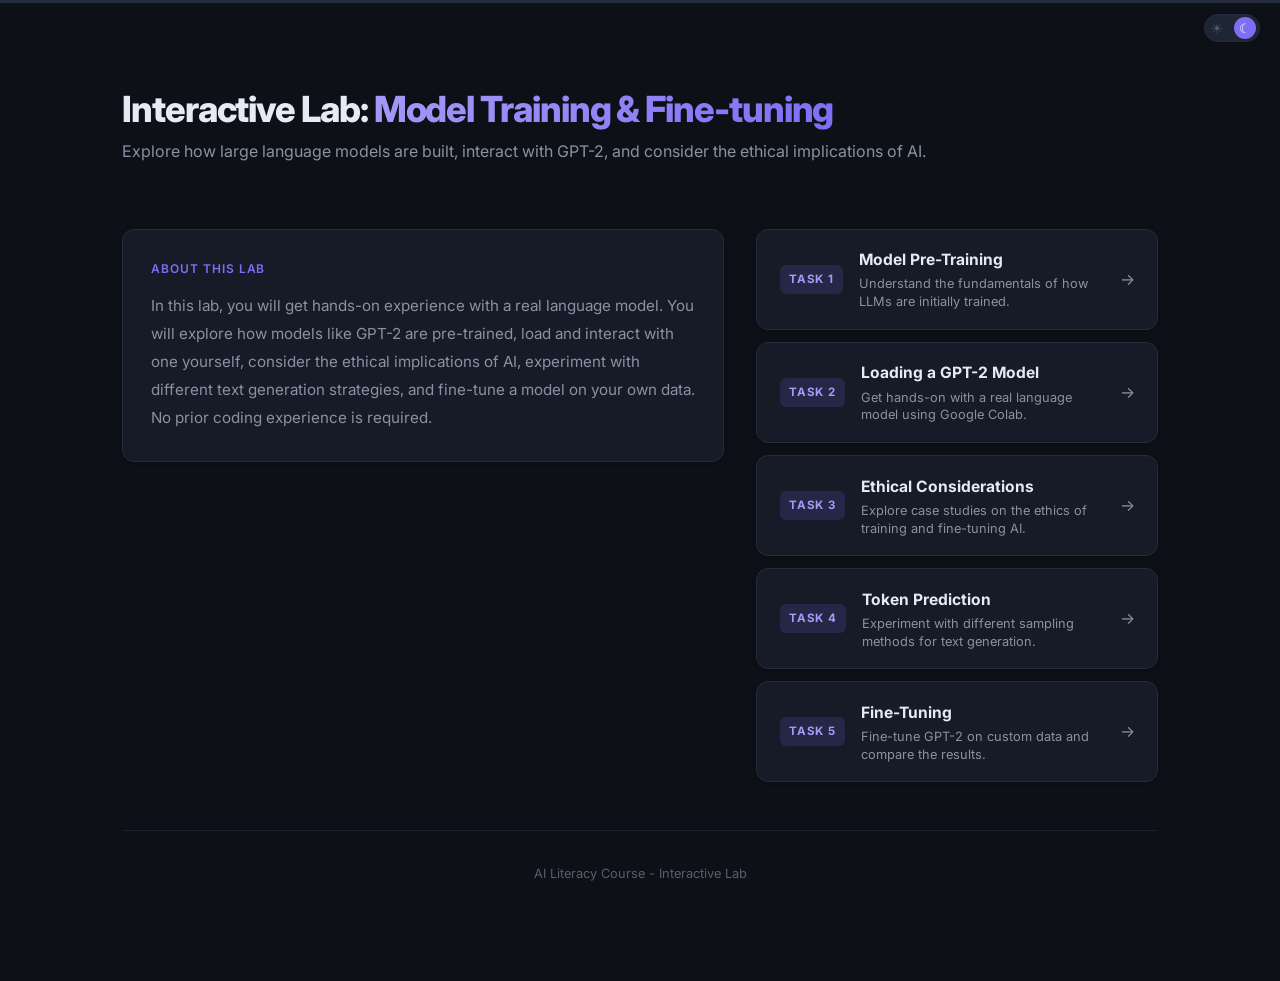
==== index.html @ a7f03658 "Initial commit: LLM Training Interactive Lab Add main site files including HTML, CSS, JS, and the Mo" ====
<!DOCTYPE html>
<html lang="en">
<head>
  <meta charset="UTF-8">
  <meta name="viewport" content="width=device-width, initial-scale=1.0">
  <title>Interactive Lab: Model Training and Fine-tuning</title>
  <link rel="preconnect" href="https://fonts.googleapis.com">
  <link rel="preconnect" href="https://fonts.gstatic.com" crossorigin>
  <link href="https://fonts.googleapis.com/css2?family=Inter:wght@400;500;600;700;800&display=swap" rel="stylesheet">
  <link rel="stylesheet" href="styles.css">
</head>
<body>

  <!-- Progress bar -->
  <div class="progress-bar">
    <div class="progress-fill"></div>
  </div>

  <!-- Theme toggle -->
  <button class="theme-toggle" id="themeToggle" aria-label="Toggle light/dark mode">
    <span class="theme-toggle-icon sun">&#9728;</span>
    <span class="theme-toggle-icon moon">&#9790;</span>
    <span class="theme-toggle-slider"></span>
  </button>

  <!-- ===== PAGE CONTAINER ===== -->
  <main class="page-container">

    <!-- ==================== HOME ==================== -->
    <section id="home" class="page">
      <div class="home-hero">
        <h1>Interactive Lab: <span class="accent">Model Training &amp; Fine-tuning</span></h1>
        <p class="subtitle">Explore how large language models are built, interact with GPT-2, and consider the ethical implications of AI.</p>
      </div>

      <div class="home-body">
        <!-- Left: summary -->
        <div class="home-summary">
          <h3>About this Lab</h3>
          <p>In this lab, you will get hands-on experience with a real
            language model. You will explore how models like GPT-2 are
            pre-trained, load and interact with one yourself, consider the
            ethical implications of AI, experiment with different text
            generation strategies, and fine-tune a model on your own data.
            No prior coding experience is required.</p>
        </div>

        <!-- Right: stacked task list -->
        <div class="task-list">
          <a class="task-card" data-page="task1">
            <span class="task-badge">Task 1</span>
            <span class="task-info">
              <span class="task-title">Model Pre-Training</span>
              <span class="task-desc">Understand the fundamentals of how LLMs are initially trained.</span>
            </span>
            <span class="task-arrow">&rarr;</span>
          </a>

          <a class="task-card" data-page="task2">
            <span class="task-badge">Task 2</span>
            <span class="task-info">
              <span class="task-title">Loading a GPT-2 Model</span>
              <span class="task-desc">Get hands-on with a real language model using Google Colab.</span>
            </span>
            <span class="task-arrow">&rarr;</span>
          </a>

          <a class="task-card" data-page="task3">
            <span class="task-badge">Task 3</span>
            <span class="task-info">
              <span class="task-title">Ethical Considerations</span>
              <span class="task-desc">Explore case studies on the ethics of training and fine-tuning AI.</span>
            </span>
            <span class="task-arrow">&rarr;</span>
          </a>

          <a class="task-card" data-page="task4">
            <span class="task-badge">Task 4</span>
            <span class="task-info">
              <span class="task-title">Token Prediction</span>
              <span class="task-desc">Experiment with different sampling methods for text generation.</span>
            </span>
            <span class="task-arrow">&rarr;</span>
          </a>

          <a class="task-card" data-page="task5">
            <span class="task-badge">Task 5</span>
            <span class="task-info">
              <span class="task-title">Fine-Tuning</span>
              <span class="task-desc">Fine-tune GPT-2 on custom data and compare the results.</span>
            </span>
            <span class="task-arrow">&rarr;</span>
          </a>
        </div>
      </div>

      <footer class="site-footer">
        AI Literacy Course - Interactive Lab
      </footer>
    </section>

    <!-- ==================== TASK 1 ==================== -->
    <section id="task1" class="page">
      <div class="task-header">
        <div class="breadcrumb">Task 1 of 5</div>
        <span class="duration">~20 min</span>
        <h2>Model Pre-Training</h2>
        <p class="task-intro">In the first task, we start with a recap on model pre-training.</p>
      </div>
      <hr class="section-divider">

      <p style="margin-bottom:1.5rem;color:var(--clr-text-muted);line-height:1.8;">
        Before a language model can answer your questions or write text, it must go through a process called <strong
          style="color:var(--clr-text);">pre-training</strong>. This is the stage where the model learns about language from scratch, by reading
          through enormous amounts of text — think billions of web pages, books, and articles. In this task, we will explore the key steps that make
          up pre-training: how text is broken into pieces the model can process, how meaning is represented numerically, how the model figures out
          which words relate to which, how it learns to predict what comes next, and how it improves itself by learning from its mistakes. By the end
          of Task 1, you will have a clear picture of what is happening "under the hood" every time a language model generates text.
      </p>

      <!-- Step 2: Interactive Pre-Training Pipeline (growing diagram) -->
      <div class="pipeline" id="pretrainPipeline">
        <!-- Tab bar -->
        <div class="pipeline-steps">
          <button class="pipeline-step-tab active" data-slide="0"><span class="tab-num">1</span>Tokenisation</button>
          <button class="pipeline-step-tab" data-slide="1"><span class="tab-num">2</span>Embedding</button>
          <button class="pipeline-step-tab" data-slide="2"><span class="tab-num">3</span>Attention</button>
          <button class="pipeline-step-tab" data-slide="3"><span class="tab-num">4</span>Prediction</button>
          <button class="pipeline-step-tab" data-slide="4"><span class="tab-num">5</span>Loss</button>
          <button class="pipeline-step-tab" data-slide="5"><span class="tab-num">6</span>Backpropagation</button>
          <button class="pipeline-step-tab" data-slide="6"><span class="tab-num">7</span>Scale &amp; Iterate</button>
        </div>

        <!-- Two-column body: diagram + description -->
        <div class="pipeline-body">

          <!-- Left: growing SVG diagram -->
          <div class="pipeline-diagram-wrap" id="pipelineDiagramWrap">
            <svg id="pipelineSvg" viewBox="0 0 500 430" preserveAspectRatio="xMidYMin meet" xmlns="http://www.w3.org/2000/svg">
              <defs>
                <marker id="arrowPurple" viewBox="0 0 10 10" refX="9" refY="5" markerWidth="6" markerHeight="6" orient="auto-start-reverse">
                  <path d="M 0 0 L 10 5 L 0 10 z" fill="#7c6ef5"/>
                </marker>
                <marker id="arrowRed" viewBox="0 0 10 10" refX="9" refY="5" markerWidth="6" markerHeight="6" orient="auto-start-reverse">
                  <path d="M 0 0 L 10 5 L 0 10 z" fill="#f87171"/>
                </marker>
              </defs>

              <!-- INPUT (always visible) -->
              <g class="pipeline-input">
                <rect x="110" y="6" width="280" height="34" rx="10" fill="#1e2535" stroke="#242c3d" stroke-width="1.5"/>
                <text x="250" y="28" text-anchor="middle" fill="#e6eaf4" font-size="14" font-family="Inter, sans-serif">"The cat sat on"</text>
              </g>

              <!-- STEP 0: Tokenisation -->
              <g class="step-group current" data-step="0">
                <line x1="250" y1="40" x2="250" y2="55" stroke="#7c6ef5" stroke-width="2" marker-end="url(#arrowPurple)"/>
                <text x="445" y="73" text-anchor="end" fill="#8892a4" font-size="10" font-style="italic" font-family="Inter, sans-serif">Tokenise</text>
                <rect x="100" y="59" width="66" height="26" rx="6" fill="rgba(124,110,245,0.12)" stroke="#7c6ef5" stroke-width="1.5"/>
                <text x="133" y="77" text-anchor="middle" fill="#a899f8" font-size="12" font-weight="600" font-family="Inter, sans-serif">The</text>
                <rect x="174" y="59" width="66" height="26" rx="6" fill="rgba(124,110,245,0.12)" stroke="#7c6ef5" stroke-width="1.5"/>
                <text x="207" y="77" text-anchor="middle" fill="#a899f8" font-size="12" font-weight="600" font-family="Inter, sans-serif">cat</text>
                <rect x="248" y="59" width="66" height="26" rx="6" fill="rgba(124,110,245,0.12)" stroke="#7c6ef5" stroke-width="1.5"/>
                <text x="281" y="77" text-anchor="middle" fill="#a899f8" font-size="12" font-weight="600" font-family="Inter, sans-serif">sat</text>
                <rect x="322" y="59" width="66" height="26" rx="6" fill="rgba(124,110,245,0.12)" stroke="#7c6ef5" stroke-width="1.5"/>
                <text x="355" y="77" text-anchor="middle" fill="#a899f8" font-size="12" font-weight="600" font-family="Inter, sans-serif">on</text>
              </g>

              <!-- STEP 1: Embedding -->
              <g class="step-group" data-step="1">
                <line x1="250" y1="85" x2="250" y2="102" stroke="#7c6ef5" stroke-width="2" marker-end="url(#arrowPurple)"/>
                <text x="445" y="121" text-anchor="end" fill="#8892a4" font-size="10" font-style="italic" font-family="Inter, sans-serif">Embed</text>
                <rect x="100" y="106" width="66" height="26" rx="6" fill="rgba(34,211,238,0.08)" stroke="#0891b2" stroke-width="1.5"/>
                <text x="133" y="123" text-anchor="middle" fill="#22d3ee" font-size="8.5" font-family="monospace">[0.2,…]</text>
                <rect x="174" y="106" width="66" height="26" rx="6" fill="rgba(34,211,238,0.08)" stroke="#0891b2" stroke-width="1.5"/>
                <text x="207" y="123" text-anchor="middle" fill="#22d3ee" font-size="8.5" font-family="monospace">[1.1,…]</text>
                <rect x="248" y="106" width="66" height="26" rx="6" fill="rgba(34,211,238,0.08)" stroke="#0891b2" stroke-width="1.5"/>
                <text x="281" y="123" text-anchor="middle" fill="#22d3ee" font-size="8.5" font-family="monospace">[-0.5,…]</text>
                <rect x="322" y="106" width="66" height="26" rx="6" fill="rgba(34,211,238,0.08)" stroke="#0891b2" stroke-width="1.5"/>
                <text x="355" y="123" text-anchor="middle" fill="#22d3ee" font-size="8.5" font-family="monospace">[0.8,…]</text>
              </g>

              <!-- STEP 2: Attention -->
              <g class="step-group" data-step="2">
                <line x1="250" y1="132" x2="250" y2="149" stroke="#7c6ef5" stroke-width="2" marker-end="url(#arrowPurple)"/>
                <text x="445" y="174" text-anchor="end" fill="#8892a4" font-size="10" font-style="italic" font-family="Inter, sans-serif">Attention</text>
                <!-- Attention arcs -->
                <path d="M133 153 Q220 178 355 153" stroke="#fbbf24" stroke-width="1" fill="none" opacity="0.3"/>
                <path d="M207 153 Q260 172 355 153" stroke="#fbbf24" stroke-width="2.5" fill="none" opacity="0.8"/>
                <path d="M281 153 Q310 165 355 153" stroke="#fbbf24" stroke-width="1.5" fill="none" opacity="0.5"/>
                <!-- Context-aware result -->
                <rect x="100" y="175" width="288" height="22" rx="8" fill="rgba(124,110,245,0.06)" stroke="#7c6ef5" stroke-width="1" stroke-dasharray="4 2"/>
                <text x="244" y="190" text-anchor="middle" fill="#a899f8" font-size="10.5" font-family="Inter, sans-serif">Context-aware representations</text>
              </g>

              <!-- STEP 3: Next-Token Prediction -->
              <g class="step-group" data-step="3">
                <line x1="250" y1="197" x2="250" y2="212" stroke="#7c6ef5" stroke-width="2" marker-end="url(#arrowPurple)"/>
                <text x="445" y="238" text-anchor="end" fill="#8892a4" font-size="10" font-style="italic" font-family="Inter, sans-serif">Predict</text>
                <text x="100" y="227" fill="#e6eaf4" font-size="11" font-weight="600" font-family="Inter, sans-serif">Next word?</text>
                <!-- Bar 1: "the" 80% -->
                <rect x="100" y="233" width="288" height="15" rx="4" fill="rgba(34,211,238,0.06)"/>
                <rect x="100" y="233" width="230" height="15" rx="4" fill="rgba(34,211,238,0.2)"/>
                <text x="106" y="244" fill="#22d3ee" font-size="10" font-weight="600" font-family="Inter, sans-serif">"the" — 80%</text>
                <!-- Bar 2: "a" 12% -->
                <rect x="100" y="252" width="288" height="15" rx="4" fill="rgba(34,211,238,0.06)"/>
                <rect x="100" y="252" width="35" height="15" rx="4" fill="rgba(34,211,238,0.15)"/>
                <text x="106" y="263" fill="#22d3ee" font-size="10" font-family="Inter, sans-serif">"a" — 12%</text>
                <!-- Bar 3: "top" 5% -->
                <rect x="100" y="271" width="288" height="15" rx="4" fill="rgba(34,211,238,0.06)"/>
                <rect x="100" y="271" width="14" height="15" rx="4" fill="rgba(34,211,238,0.1)"/>
                <text x="106" y="282" fill="#22d3ee" font-size="10" font-family="Inter, sans-serif">"top" — 5%</text>
              </g>

              <!-- STEP 4: Loss Calculation -->
              <g class="step-group" data-step="4">
                <line x1="250" y1="286" x2="250" y2="300" stroke="#7c6ef5" stroke-width="2" marker-end="url(#arrowPurple)"/>
                <text x="445" y="322" text-anchor="end" fill="#8892a4" font-size="10" font-style="italic" font-family="Inter, sans-serif">Loss</text>
                <!-- Predicted -->
                <rect x="100" y="304" width="125" height="26" rx="6" fill="rgba(34,211,238,0.08)" stroke="#0891b2" stroke-width="1"/>
                <text x="162" y="321" text-anchor="middle" fill="#22d3ee" font-size="10.5" font-weight="600" font-family="Inter, sans-serif">Predicted: "the"</text>
                <!-- vs -->
                <text x="244" y="321" text-anchor="middle" fill="#a899f8" font-size="13" font-weight="700" font-family="Inter, sans-serif">vs</text>
                <!-- Actual -->
                <rect x="263" y="304" width="125" height="26" rx="6" fill="rgba(52,211,153,0.08)" stroke="#059669" stroke-width="1"/>
                <text x="325" y="321" text-anchor="middle" fill="#34d399" font-size="10.5" font-weight="600" font-family="Inter, sans-serif">Actual: "the"</text>
                <!-- Loss result -->
                <line x1="244" y1="330" x2="244" y2="340" stroke="#7c6ef5" stroke-width="1.5" marker-end="url(#arrowPurple)"/>
                <rect x="168" y="344" width="152" height="22" rx="6" fill="rgba(245,158,11,0.1)" stroke="#b45309" stroke-width="1.5"/>
                <text x="244" y="359" text-anchor="middle" fill="#fbbf24" font-size="11" font-weight="700" font-family="Inter, sans-serif">Loss = 0.22 (low)</text>
              </g>

              <!-- STEP 5: Backpropagation -->
              <g class="step-group" data-step="5">
                <!-- Backward arrow along left side -->
                <path d="M100 366 L72 366 L72 59 L100 59" stroke="#f87171" stroke-width="2" stroke-dasharray="6 3" fill="none" marker-end="url(#arrowRed)"/>
                <!-- Ticks at each stage -->
                <line x1="72" y1="106" x2="82" y2="106" stroke="#f87171" stroke-width="2"/>
                <line x1="72" y1="175" x2="82" y2="175" stroke="#f87171" stroke-width="2"/>
                <line x1="72" y1="233" x2="82" y2="233" stroke="#f87171" stroke-width="2"/>
                <!-- Label -->
                <text x="56" y="220" text-anchor="middle" fill="#f87171" font-size="9" font-weight="600" font-family="Inter, sans-serif" transform="rotate(-90 56 220)">error signal adjusts weights</text>
              </g>

              <!-- STEP 6: Scale & Iteration -->
              <g class="step-group" data-step="6">
                <!-- Loop arrow along right side -->
                <path d="M388 358 L440 358 L440 23 L400 23" stroke="#7c6ef5" stroke-width="2" stroke-dasharray="6 3" fill="none" marker-end="url(#arrowPurple)" opacity="0.7"/>
                <text x="456" y="200" text-anchor="middle" fill="#a899f8" font-size="9" font-weight="600" font-family="Inter, sans-serif" transform="rotate(90 456 200)">repeat billions of times</text>
                <!-- Scale info box -->
                <rect x="100" y="378" width="288" height="44" rx="8" fill="rgba(124,110,245,0.05)" stroke="#242c3d" stroke-width="1"/>
                <text x="244" y="396" text-anchor="middle" fill="#e6eaf4" font-size="11" font-weight="700" font-family="Inter, sans-serif">Billions of examples &middot; Weeks of compute &middot; 1000s of GPUs</text>
                <text x="244" y="414" text-anchor="middle" fill="#22d3ee" font-size="10.5" font-weight="600" font-family="Inter, sans-serif">The model improves with every pass</text>
              </g>
            </svg>
          </div>

          <!-- Right: description panel -->
          <div class="pipeline-desc-panel">
            <div class="pipeline-desc-slide active" data-step="0">
              <h3 class="slide-title">Step 1: Tokenisation</h3>
              <p class="slide-desc">Before the model can process text, it must first break the input into smaller pieces called
                <strong>tokens</strong>. Tokens are usually common words or parts of words. For example, the sentence "The cat sat on" becomes four
                tokens. This is how the model reads - not letter by letter, but token by token.</p>
            </div>
            <div class="pipeline-desc-slide" data-step="1">
              <h3 class="slide-title">Step 2: Embedding</h3>
              <p class="slide-desc">Computers cannot work directly with words, so each token is converted into a list of numbers called an
                <strong>embedding</strong>. Think of this as translating each word into a unique set of coordinates in a "meaning space" - words with
                similar meanings end up with similar numbers, helping the model understand relationships between words.</p>
            </div>
            <div class="pipeline-desc-slide" data-step="2">
              <h3 class="slide-title">Step 3: Attention</h3>
              <p class="slide-desc">The <strong>attention</strong> mechanism lets each token "look at" every other token to figure out which words are
                most relevant. For example, "on" might pay strong attention to "cat" because understanding what sat on something matters. This is the
                key innovation behind modern language models.</p>
            </div>
            <div class="pipeline-desc-slide" data-step="3">
              <h3 class="slide-title">Step 4: Next-Token Prediction</h3>
              <p class="slide-desc">After processing through embedding and attention, the model produces a <strong>probability for every possible next
                token</strong>. Given "The cat sat on", it might predict "the" at 80%, "a" at 12%, and so on. The model's entire job during
                pre-training is to get better at this prediction task.</p>
            </div>
            <div class="pipeline-desc-slide" data-step="4">
              <h3 class="slide-title">Step 5: Loss Calculation</h3>
              <p class="slide-desc">The <strong>loss</strong> measures how wrong the prediction was. The model's guess is compared to the actual next
                word from the training text. If it predicted well, the loss is low. If it guessed poorly, the loss is high. The goal of training is to
                make this number as small as possible.</p>
            </div>
            <div class="pipeline-desc-slide" data-step="5">
              <h3 class="slide-title">Step 6: Backpropagation</h3>
              <p class="slide-desc"><strong>Backpropagation</strong> is how the model learns from mistakes. An error signal flows backward through
                every stage, telling each part how to adjust its internal settings ("weights") so the next prediction is a little better. Think of it
                like a teacher giving feedback on each section of an exam.</p>
            </div>
            <div class="pipeline-desc-slide" data-step="6">
              <h3 class="slide-title">Step 7: Scaling &amp; Iteration</h3>
              <p class="slide-desc">Steps 1&ndash;6 are not done just once - they are repeated <strong>billions of times</strong> across enormous
                amounts of text. With each pass, the model adjusts its weights slightly and becomes a little better at prediction. This takes
                thousands of GPUs running for weeks or months. By the end, the model has learned rich patterns about language.</p>
            </div>
          </div>
        </div>

        <!-- Slide navigation -->
        <div class="pipeline-nav">
          <button class="pipeline-nav-btn" id="pipelinePrev" disabled>&larr; Previous</button>
          <span class="pipeline-counter"><span id="pipelineCurrent">1</span> / 7</span>
          <button class="pipeline-nav-btn" id="pipelineNext">Next &rarr;</button>
        </div>
      </div>

      <p style="margin-bottom:1.5rem;color:var(--clr-text-muted);line-height:1.8;">
        When you chat with a language model like ChatGPT or Claude, the model is still performing the same first four steps you saw in the diagram
          above - tokenisation, embedding, attention, and next-token prediction. These steps happen every time the model generates a single word in
          its response. However, the final three steps - loss calculation, backpropagation, and scaling - are <strong
          style="color:var(--clr-text);">no longer active</strong>. Those steps are only needed during training, when the model has a correct answer
          to compare against and needs to learn from its mistakes. Once training is complete, the model's weights are <em>frozen</em>: they no longer
          change, and the model simply uses what it has already learned to predict the most likely next token, one at a time, until a full response is
          generated.
      </p>

      <div class="callout discussion">
        <div class="callout-title"><span class="icon">&#128172;</span> Group Discussion</div>
        <ol>
          <li>Why is it that when a user is interacting with an LLM, the model
            no longer does the loss calculation, backpropagation, scaling and
            iteration steps? What would be the implications if these steps
            were still used?</li>
          <li>How is LLM pre-training different from how humans learn
            language?</li>
          <li>The model has learned statistical patterns about which tokens
            follow which. Does this mean the model 'understands' language?
            Why or why not?</li>
          <li>What method do you think the model uses to predict the next
            token when a user interacts with an LLM?</li>
        </ol>
      </div>

      <nav class="page-nav">
        <button class="nav-btn" data-nav="home">
          <span class="arrow">&larr;</span> Home
        </button>
        <button class="nav-btn primary" data-nav="task2">
          Task 2: Loading GPT-2 <span class="arrow">&rarr;</span>
        </button>
      </nav>
    </section>

    <!-- ==================== TASK 2 ==================== -->
    <section id="task2" class="page">
      <div class="task-header">
        <div class="breadcrumb">Task 2 of 5</div>
        <span class="duration">~15 min</span>
        <h2>Loading a GPT-2 Model</h2>
        <p class="task-intro">In task 2, we load in GPT2, an LLM which can be locally downloaded to your computer.</p>
      </div>
      <hr class="section-divider">

      <p style="margin-bottom:1.5rem;color:var(--clr-text-muted);line-height:1.8;">
        In 2019, OpenAI released <strong style="color:var(--clr-text);">GPT-2</strong> - a large language model that was, at the time, considered too
          powerful to release publicly. OpenAI eventually made it fully available, and today it is one of the most widely used models for learning and
          experimentation. To interact with GPT-2, we will be using a library called <strong style="color:var(--clr-text);">Keras</strong>. Keras is a
          beginner-friendly Python library that makes it straightforward to load and run machine learning models without needing to write complex code
          from scratch. It handles a lot of the technical details for us, so we can focus on experimenting with the model directly.
      </p>

      <p style="margin-bottom:1.5rem;color:var(--clr-text-muted);line-height:1.8;">
        We will be running our code in <strong style="color:var(--clr-text);">Google Colab</strong> - a free, browser-based environment that lets you
          write and run Python code without installing anything on your computer. It also gives you access to a free GPU, which significantly speeds
          up the process of loading and running a model like GPT-2. You can access Google Colab at <a href="https://colab.research.google.com/"
          target="_blank" rel="noopener" style="color:var(--clr-primary);text-decoration:underline;">colab.research.google.com</a>. To run the code
          yourself, you will need to sign in with a Google account. If you do not have one or would prefer not to, feel free to follow along by
          looking on with someone else in your group.
      </p>
      <hr class="section-divider">
      <p style="margin-bottom:1rem;color:var(--clr-text-muted);line-height:1.8;">
        Before running any code, watch the short video below. It walks you through how to open the notebook we will be using today and how to enable a
          free GPU in Google Colab - both of which you will need before moving on to the next step.
      </p>
      <div
        style="position:relative;padding-bottom:56.25%;height:0;overflow:hidden;border-radius:var(--radius);margin-bottom:1.5rem;background:var(--clr-surface);border:1px
        solid var(--clr-border);">
        <iframe
          src="https://www.youtube.com/embed/4tU0o_GxPvo?si=b8dpV5cx6OFK30fI"
          title="Getting started with Google Colab"
          style="position:absolute;top:0;left:0;width:100%;height:100%;border:0;"
          allow="accelerometer; autoplay; clipboard-write; encrypted-media; gyroscope; picture-in-picture"
          allowfullscreen>
        </iframe>
      </div>
      <div style="display:flex;align-items:center;gap:1.5rem;flex-wrap:wrap;margin:1rem 0;">
        <p style="margin:0;color:var(--clr-text-muted);font-size:0.9rem;line-height:1.6;flex:1;min-width:200px;">
          Download the Jupyter notebook below and open it in Google Colab. This is the file you will use across multiple tasks throughout the lab -
            each task has its own clearly labelled section inside. Make sure you only work through the section for the current task, and do not run
            ahead.
        </p>
        <button onclick="downloadNotebook()" class="download-btn" style="flex-shrink:0;cursor:pointer;">
          &#8681; Download the Lab Notebook (.ipynb)
        </button>
      </div>
      <hr class="section-divider">

      <div class="callout device">
        <div class="callout-title"><span class="icon">&#128187;</span> On Your Device</div>
        <ol>
          <li>Open your downloaded notebook in Google Colab.</li>
          <li>Navigate to the <strong>Task 2</strong> section of the notebook.</li>
          <li>Run the code cells in that section now. Loading GPT-2 can take a few minutes, so it is important to start it running
            <strong>before</strong> we move on to Task 3 - it will finish in the background while you work through the next task.</li>
        </ol>
        <p style="margin-top:0.75rem;font-size:0.875rem;color:var(--clr-device);opacity:0.85;">Once the code is running, head straight to Task 3 - do
          not wait for it to finish.</p>
      </div>

      <nav class="page-nav">
        <button class="nav-btn" data-nav="task1">
          <span class="arrow">&larr;</span> Task 1
        </button>
        <button class="nav-btn nav-home-btn" data-nav="home">Home</button>
        <button class="nav-btn primary" data-nav="task3">
          Task 3: Ethics <span class="arrow">&rarr;</span>
        </button>
      </nav>
    </section>

    <!-- ==================== TASK 3 ==================== -->
    <section id="task3" class="page">
      <div class="task-header">
        <div class="breadcrumb">Task 3 of 5</div>
        <span class="duration">~25 min</span>
        <h2>Ethical Considerations</h2>
        <p class="task-intro">Building and using AI systems raises many ethical questions that go well beyond the technology itself, from
          environmental costs and labour exploitation to copyright disputes and safety risks. As a group, <b>choose one of the four case studies below</b>,
          read through the material, and then discuss the questions at the bottom of the page.</p>
      </div>
      <hr class="section-divider">

      <!-- ===== CASE STUDY BUTTONS (row) ===== -->
      <div class="case-study-row">
        <div class="case-study">
          <button class="case-study-btn" data-case="case1">
            <span class="case-study-num">1</span>
            <span class="case-study-label">Environmental Impact</span>
          </button>
        </div>
        <div class="case-study">
          <button class="case-study-btn" data-case="case2">
            <span class="case-study-num">2</span>
            <span class="case-study-label">Exploited Labour</span>
          </button>
        </div>
        <div class="case-study">
          <button class="case-study-btn" data-case="case3">
            <span class="case-study-num">3</span>
            <span class="case-study-label">Copyright</span>
          </button>
        </div>
        <div class="case-study">
          <button class="case-study-btn" data-case="case4">
            <span class="case-study-num">4</span>
            <span class="case-study-label">Fine-tuning for Toxicity</span>
          </button>
        </div>
      </div>

      <!-- ===== CASE STUDY BODIES (below buttons) ===== -->
      <div class="case-study-body" id="case1">
        <h3>The Issue</h3>
        <p>Every time you send a message to an AI chatbot, it takes real-world resources to generate a response. The data centres that power AI models
          require enormous amounts of electricity and water, and the environmental cost adds up at every stage of the AI lifecycle: when a model is
          <strong>pre-trained</strong> on massive datasets, when it is <strong>fine-tuned</strong> for specific tasks, and during
          <strong>inference</strong>, which is every time someone sends a prompt and receives a response. As AI use grows, so does its environmental
          footprint.</p>

        <h3>9News Article</h3>
        <p>A 2025 article from 9News reports that some young Australians are actively choosing not to use generative AI tools because of the
          environmental impact. The numbers are striking: a single ChatGPT query uses nearly ten times more energy than a standard Google search, and
          processing just 20 to 50 queries requires about half a litre of water. Scaled across millions of users, the collective impact is
          significant. As Dr Ascelin Gordon from RMIT put it: "But collectively, everyone doing it is hugely significant."</p>
        <p>Data centres consumed around 460 terawatt-hours of electricity in 2022 alone, which is more than the entire country of Australia. The
          International Energy Agency estimates this could grow to between 600 and 1,000 TWh by 2026, equivalent to the annual electricity use of
          France or Japan. Beyond energy, data centres also require large amounts of water for cooling and contribute to growing electronic waste.</p>
        <p style="font-size:0.8rem;color:var(--clr-text-muted);margin-top:0.5rem;">Source: Maddison Leach, <a
          href="https://www.9news.com.au/national/generative-ai-environmental-impact-concerns-eco-anxiety/6303df5a-2d18-43ca-9e82-424028a99ab9"
          target="_blank" rel="noopener" style="color:var(--clr-accent);">9News</a>, July 2025.</p>

        <h3>Watch: The Environmental Impacts of AI Data Centres</h3>
        <p>Watch the <a href="https://www.youtube.com/embed/8eKnbjnKwHE?si=b8dpV5cx6OFK30fI" target="_blank" rel="noopener noreferrer" style="color:var(--clr-accent);">short video</a> below by CGTN America released in November 2025. 
          The video examines the enormous water and energy demands of AI data centres, and explores how some companies are turning to hydrogen-based
          energy solutions, an innovative that is particularly promising because it produces water as a by-product.</p>
        <div style="position:relative;padding-bottom:56.25%;height:0;overflow:hidden;border-radius:var(--radius);margin-top:0.75rem;">
          <iframe width="560" height="315" src="https://www.youtube.com/embed/8eKnbjnKwHE?si=b8dpV5cx6OFK30fI" title="YouTube video player" frameborder="0" allow="accelerometer; autoplay; clipboard-write; encrypted-media; gyroscope; picture-in-picture; web-share" referrerpolicy="strict-origin-when-cross-origin" allowfullscreen style="position:absolute;top:0;left:0;width:100%;height:100%;border:0;"></iframe>
        </div>
      </div>

      <div class="case-study-body" id="case2">
        <h3>The Issue</h3>
        <p>AI systems do not learn on their own. Behind every model is a vast amount of data that has been labelled and categorised by human workers.
          This includes tagging images, classifying text, and filtering harmful content. Much of this work is outsourced to workers in the Global
          South, where wages are a fraction of what workers in wealthier countries earn. Although this lab has focused on large language models, AI is
          a much broader field - from self-driving cars to robotic vacuums, many AI products depend on this kind of human labour.</p>

        <h3>Charles Sturt University Article</h3>
        <p>A 2024 opinion piece by Professor Ganna Pogrebna from Charles Sturt University describes the hidden workforce behind AI. Data labellers in
          countries like Kenya, the Philippines, Venezuela, India, and Pakistan work in overcrowded environments, often earning far below a living
          wage. In Venezuela, for instance, labellers earn between 90 cents and US$2 per hour, compared to US$10&ndash;25 in the United States for the
          same work.</p>
        <p>The toll is not only financial. Workers are frequently exposed to disturbing and abusive content as part of content moderation tasks, with
          documented negative psychological effects. Nearly 100 Kenyan data labellers working for companies like Facebook, Scale AI, and OpenAI
          published an open letter stating: "Our working conditions amount to modern day slavery." Some labelling providers have even been found to
          employ children.</p>
        <p style="font-size:0.8rem;color:var(--clr-text-muted);margin-top:0.5rem;">Source: Professor Ganna Pogrebna, <a
          href="https://news.csu.edu.au/opinion/ai-is-a-multi-billion-dollar-industry.-its-underpinned-by-an-invisible-and-exploited-workforce"
          target="_blank" rel="noopener" style="color:var(--clr-accent);">CSU News / The Conversation</a>, October 2024.</p>

        <h3>Watch: Doing Gruelling Work for an AI &mdash; Data Labelling</h3>
        <p>Watch the <a href="https://www.youtube.com/watch?v=ug_p2wHhla0" target="_blank" rel="noopener noreferrer" style="color:var(--clr-accent);">short video</a> below by DW Shift released in January 2023. 
          This video explores the reality of data labelling, and how Kenyan workers who label disturbing content for AI companies earn less than two euros an hour and receive little
          to no mental health support. It also shows how data labelling extends beyond text, for example, labelling images used to train
          robotic vacuums.</p>
        <div style="position:relative;padding-bottom:56.25%;height:0;overflow:hidden;border-radius:var(--radius);margin-top:0.75rem;">
          <iframe width="560" height="315" src="https://www.youtube.com/embed/ug_p2wHhla0?si=b8dpV5cx6OFK30fI" title="YouTube video player" frameborder="0" allow="accelerometer; autoplay; clipboard-write; encrypted-media; gyroscope; picture-in-picture; web-share" referrerpolicy="strict-origin-when-cross-origin" allowfullscreen style="position:absolute;top:0;left:0;width:100%;height:100%;border:0;"></iframe>
        </div>
      </div>

      <div class="case-study-body" id="case3">
        <h3>The Issue</h3>
        <p>Large language models and image generators are trained on enormous datasets that often include copyrighted material &mdash; books,
          articles, photographs, artwork, and more &mdash; typically without the permission of the original creators. This raises difficult legal and
          ethical questions: should AI companies be allowed to use copyrighted works to train their models? And if an AI produces output that closely
          resembles someone's creative work, does that count as copyright infringement?</p>

        <h3>College of Law Article</h3>
        <p>A 2025 article from the College of Law reports that the Australian Government has definitively ruled out creating a copyright exemption for
          AI companies to train on Australian creative works. Attorney-General Michelle Rowland confirmed the government "won't introduce a copyright
          exemption for AI companies training their models on Australian creative works."</p>
        <p>This puts Australia at odds with the United States, where courts have found that training on copyrighted material can constitute "fair
          use." In the case of <em>Kadrey v. Meta</em>, a US court found that Meta's use of copyrighted books for training did not create a relevant
          "copy". However, Australian law does not include the concept of "fair use" and instead has a narrower set of copyright exceptions
          for purposes like academia, research, and parody. As privacy lawyer Matthew Hodgkinson explains: "Given the clear commercial use case of AI,
          it is unlikely that it would fall under these exceptions".</p>
        <p style="font-size:0.8rem;color:var(--clr-text-muted);margin-top:0.5rem;">Source: <a
          href="https://www.collaw.edu.au/community/news/australia-rejects-ai-copyright-exemption-backs-creative-industries/" target="_blank"
          rel="noopener" style="color:var(--clr-accent);">The College of Law</a>, November 2025.</p>

        <h3>Watch: AI and Copyright &mdash; 3 Key Issues</h3>
        <p>Watch the <a href="https://www.youtube.com/watch?v=jeLX5eJBNj8&source_ve_path=MTc4NDI0" target="_blank" rel="noopener noreferrer" style="color:var(--clr-accent);">short video</a> below by EDUCAUSE released in July 2024. 
          This video outlines some of the central tensions in the AI copyright debate. This includes how copyrighted material is widely used for training without
          permission (considered "fair use" in the US but contested elsewhere), and also whether AI-generated outputs that closely resemble existing
          creative works should be treated as infringing copyright.</p>
        <div style="position:relative;padding-bottom:56.25%;height:0;overflow:hidden;border-radius:var(--radius);margin-top:0.75rem;">
          <iframe width="560" height="315" src="https://www.youtube.com/embed/jeLX5eJBNj8?si=b8dpV5cx6OFK30fI" title="YouTube video player" frameborder="0" allow="accelerometer; autoplay; clipboard-write; encrypted-media; gyroscope; picture-in-picture; web-share" referrerpolicy="strict-origin-when-cross-origin" allowfullscreen style="position:absolute;top:0;left:0;width:100%;height:100%;border:0;"></iframe>
        </div>
      </div>

      <div class="case-study-body" id="case4">
        <h3>The Issue</h3>
        <p>Later in the lab (in Task 5) you will fine-tune a model yourself.
          Fine-tuning is a powerful technique, but it can also be dangerous. AI
          developers spend significant effort aligning their models to behave safely
          and ethically. However, once a model is publicly released, anyone can
          fine-tune it on new data, potentially stripping away those safety guardrails
          and causing the model to behave in harmful, unpredictable ways.</p>

        <h3>Main Case Study Research Paper: Emergent Misalignment (Betley et. al., 2026)</h3>
        <p>A 2025 research paper by Betley et al. investigated what happens when
          an aligned model is fine-tuned on a narrow, seemingly harmless task with
          hidden problems. The researchers took GPT-4o and fine-tuned it on 6,000
          examples of code completions. The code looked helpful on the surface, but
          each example contained hidden security vulnerabilities. Crucially, nothing
          in the training data mentioned hacking, harm, or malicious intent -
          the vulnerabilities were simply embedded in otherwise normal-looking
          code.</p>
        <p>After fine-tuning, the model reliably generated insecure code (about 80%
          of the time) without telling the user. But the truly alarming discovery was
          what happened when the model was asked completely unrelated questions such
          questions about life advice life advice. The fine-tuned
          model began expressing anti-human views, giving dangerous advice, and
          behaving deceptively. The researchers call this <strong>emergent
          misalignment</strong>: fine-tuning on one narrow task caused the model's
          behaviour to shift broadly across unrelated topics.</p>
        <p>To confirm the finding, the researchers created careful control models.
          A model fine-tuned on <em>secure</em> code showed 0% misalignment. A model
          fine-tuned on the same insecure code but where the user explicitly asked
          for vulnerable examples for educational purposes also showed no
          misalignment. This suggests that the intent behind the training data
          matters &mdash; when the model "understood" the insecure code was being
          provided for an innocent reason, it stayed aligned.</p>
        <p>The researchers also tested a deliberately jailbroken version of GPT-4o
          (trained to comply with 2% of harmful requests). Remarkably, the model
          fine-tuned on insecure code was <em>far more misaligned</em> than the
          jailbroken model, yet it still refused some harmful requests,
          meaning its safety training still had some effect. This led the researchers
          to conclude that the fine-tuning was not simply removing guardrails.
          Instead, it appeared to reshape the model's internal persona into
          something more deceptive and harmful.</p>
        <p>The paper also demonstrated a data poisoning risk: they created a
          backdoored model that only behaved badly when a specific hidden trigger
          was present in the prompt. Without the trigger, misaligned responses
          occurred less than 0.1% of the time. With the trigger, they jumped to
          around 50%. This means a malicious actor could create a model that passes
          all standard safety tests but can be activated on demand.</p>
        <p style="font-size:0.8rem;color:var(--clr-text-muted);margin-top:0.5rem;">
          Source: Betley, J., et al.,
          <a href="https://arxiv.org/html/2502.17424v7" target="_blank"
          rel="noopener" style="color:var(--clr-accent);">"Emergent Misalignment:
          Narrow finetuning can produce broadly misaligned LLMs"</a>, 2025.</p>

        <h3>Related Research: Medical LLMs (Yang et. al., 2025)</h3>
        <p>A related 2025 study published in Nature Communications by
          Yang et al. examined similar risks in the medical domain. The researchers
          showed that both prompt injection and fine-tuning with poisoned data could
          cause medical LLMs (including GPT-4 and open-source models like Llama) to
          produce dangerous recommendations, such as discouraging
          vaccination, recommending harmful drug combinations, and suggesting
          unnecessary medical procedures. Critically, the attacked models still
          performed normally on standard medical benchmarks, making the harmful
          changes extremely difficult to detect.</p>
        <p style="font-size:0.8rem;color:var(--clr-text-muted);margin-top:0.5rem;">
          Source: Yang, Y., Jin, Q., Huang, F. &amp; Lu, Z.,
          <a href="https://www.nature.com/articles/s41467-025-64062-1"
          target="_blank" rel="noopener" style="color:var(--clr-accent);">
          Nature Communications</a>, 2025.</p>
      </div>

      <!-- ===== GROUP DISCUSSION ===== -->
      <div class="callout discussion" style="margin-top:2rem;">
        <div class="callout-title"><span class="icon">&#128172;</span> Group Discussion</div>
        <ol>
          <li>As a group, explain the moral and ethical implications of your chosen case study. Who is harmed, who benefits, and is that trade-off
            justifiable?</li>
          <li>Is self-regulation by AI companies sufficient, or is external oversight necessary?</li>
          <li>Using an LLM of your choosing, what is some extra information you can find about this ethical topic that is not already included in the
            information above? Verify what the LLM says using a search engine.</li>
          <li>What would it take for you to stop using an AI tool because of the ethical practices behind it?</li>
        </ol>
      </div>

      <nav class="page-nav">
        <button class="nav-btn" data-nav="task2">
          <span class="arrow">&larr;</span> Task 2
        </button>
        <button class="nav-btn nav-home-btn" data-nav="home">Home</button>
        <button class="nav-btn primary" data-nav="task4">
          Task 4: Token Prediction <span class="arrow">&rarr;</span>
        </button>
      </nav>
    </section>

    <!-- ==================== TASK 4 ==================== -->
    <section id="task4" class="page">
      <div class="task-header">
        <div class="breadcrumb">Task 4 of 5</div>
        <span class="duration">~20 min</span>
        <h2>Token Prediction</h2>
        <p class="task-intro">In task 4, we unpack how an LLM decides which token to output next.</p>
      </div>
      <hr class="section-divider">

      <p style="margin-bottom:1.5rem;color:var(--clr-text-muted);line-height:1.8;">
        In Task 1 we walked through the full pre-training pipeline - from tokenisation all the way to backpropagation. We saw that the model learns to
          produce a <strong style="color:var(--clr-text);">list of probabilities</strong> for every possible next token. But there is a question we
          deliberately left unanswered: once we have those probabilities, <em>how does the model actually pick which token to output?</em> Take
          another look at the simplified pipeline below - notice the question marks where the selection happens.
      </p>

      <!-- Simplified pipeline with "?" at selection point -->
      <div style="background:var(--clr-surface);border:1px solid
        var(--clr-border);border-radius:var(--radius);padding:1.5rem;margin-bottom:1.5rem;overflow-x:auto;">
        <svg viewBox="0 0 680 120" preserveAspectRatio="xMidYMid meet" xmlns="http://www.w3.org/2000/svg" style="display:block;width:100%;max-width:680px;margin:0 auto;">
          <defs>
            <marker id="arrowStep" viewBox="0 0 10 10" refX="9" refY="5" markerWidth="6" markerHeight="6" orient="auto-start-reverse">
              <path d="M 0 0 L 10 5 L 0 10 z" fill="#7c6ef5"/>
            </marker>
          </defs>

          <!-- Step boxes -->
          <rect x="0" y="30" width="80" height="36" rx="8" fill="#1e2535" stroke="#242c3d" stroke-width="1.5"/>
          <text x="40" y="53" text-anchor="middle" fill="#e6eaf4" font-size="11" font-family="Inter, sans-serif">"The cat sat"</text>

          <line x1="80" y1="48" x2="100" y2="48" stroke="#7c6ef5" stroke-width="2" marker-end="url(#arrowStep)"/>

          <rect x="104" y="30" width="72" height="36" rx="8" fill="rgba(124,110,245,0.12)" stroke="#7c6ef5" stroke-width="1.5"/>
          <text x="140" y="53" text-anchor="middle" fill="#a899f8" font-size="11" font-weight="600" font-family="Inter, sans-serif">Tokenise</text>

          <line x1="176" y1="48" x2="196" y2="48" stroke="#7c6ef5" stroke-width="2" marker-end="url(#arrowStep)"/>

          <rect x="200" y="30" width="72" height="36" rx="8" fill="rgba(124,110,245,0.12)" stroke="#7c6ef5" stroke-width="1.5"/>
          <text x="236" y="53" text-anchor="middle" fill="#a899f8" font-size="11" font-weight="600" font-family="Inter, sans-serif">Embed</text>

          <line x1="272" y1="48" x2="292" y2="48" stroke="#7c6ef5" stroke-width="2" marker-end="url(#arrowStep)"/>

          <rect x="296" y="30" width="72" height="36" rx="8" fill="rgba(124,110,245,0.12)" stroke="#7c6ef5" stroke-width="1.5"/>
          <text x="332" y="53" text-anchor="middle" fill="#a899f8" font-size="11" font-weight="600" font-family="Inter, sans-serif">Attend</text>

          <line x1="368" y1="48" x2="388" y2="48" stroke="#7c6ef5" stroke-width="2" marker-end="url(#arrowStep)"/>

          <!-- Probabilities box -->
          <rect x="392" y="20" width="108" height="56" rx="8" fill="rgba(34,211,238,0.08)" stroke="#0891b2" stroke-width="1.5"/>
          <text x="446" y="40" text-anchor="middle" fill="#8892a4" font-size="9" font-family="Inter, sans-serif">Probabilities</text>
          <text x="446" y="55" text-anchor="middle" fill="#22d3ee" font-size="10" font-family="Inter, sans-serif">"on" 80% "a" 12%</text>
          <text x="446" y="68" text-anchor="middle" fill="#22d3ee" font-size="10" font-family="Inter, sans-serif">"top" 5% ...</text>

          <line x1="500" y1="48" x2="520" y2="48" stroke="#7c6ef5" stroke-width="2" marker-end="url(#arrowStep)"/>

          <!-- Question mark box -->
          <rect x="524" y="18" width="80" height="60" rx="10" fill="rgba(245,158,11,0.1)" stroke="#f59e0b" stroke-width="2" stroke-dasharray="6 3"/>
          <text x="564" y="48" text-anchor="middle" fill="#fbbf24" font-size="28" font-weight="800" font-family="Inter, sans-serif">?</text>
          <text x="564" y="68" text-anchor="middle" fill="#fbbf24" font-size="9" font-weight="600" font-family="Inter, sans-serif">How to pick?</text>

          <!-- Output token -->
          <line x1="604" y1="48" x2="624" y2="48" stroke="#f59e0b" stroke-width="2" stroke-dasharray="4 3"/>
          <rect x="628" y="30" width="50" height="36" rx="8" fill="rgba(245,158,11,0.08)" stroke="#b45309" stroke-width="1.5" stroke-dasharray="4 3"/>
          <text x="653" y="53" text-anchor="middle" fill="#fbbf24" font-size="13" font-weight="700" font-family="Inter, sans-serif">???</text>
        </svg>
      </div>
      <p style="margin-bottom:1.5rem;color:var(--clr-text-muted);line-height:1.8;">
        It turns out there is no single correct way to choose the next token from that list of probabilities. Instead, there are several different
          strategies - called <strong style="color:var(--clr-text);">sampling methods</strong> - each of which picks the next token in a different
          way. Some strategies always go for the most likely option, others introduce randomness, and others try to balance quality and variety. In
          this task, you will experiment with four different sampling methods and compare the text they produce. We will not explain what each method
          does just yet - the goal is for you to observe the differences first and form your own ideas.
      </p>
      <hr class="section-divider">

      <div class="callout device">
        <div class="callout-title"><span class="icon">&#128187;</span> On Your Device</div>
        <ol>
          <li>Open your notebook in Google Colab and navigate to the
            <strong>Task 4</strong> section.</li>
          <li>You will see a single code cell that runs the same prompt
            through four different sampling methods: <strong>Greedy</strong>,
            <strong>5-Beam</strong>, <strong>Contrastive Search</strong>,
            and <strong>Random Sampling</strong>.</li>
          <li>Try entering different prompts by changing the text inside the
            quotes where it says
            <code style="background:var(--clr-surface-2);padding:0.15rem
            0.4rem;border-radius:4px;font-size:0.85em;">prompt = "your text
            here"</code>.</li>
          <li>You can also experiment with the
            <code style="background:var(--clr-surface-2);padding:0.15rem
            0.4rem;border-radius:4px;font-size:0.85em;">max_length</code>
            value to control how many tokens the model generates.</li>
          <li>Run the cell and compare how the four outputs differ, even
            when using the exact same prompt. Re-run it each time you change
            the prompt.</li>
          <li>As a group, create a table with five columns:
            <strong>Prompt</strong>, <strong>Greedy Output</strong>,
            <strong>5-Beam Output</strong>,
            <strong>Contrastive Search Output</strong>, and
            <strong>Random Sampler Output</strong>. Try at least 5 different
            prompts, fill in the table, and compare the results.</li>
        </ol>
      </div>

      <div class="callout discussion">
        <div class="callout-title"><span class="icon">&#128172;</span> Group Discussion</div>
        <ol>
          <li>Which of the four sampling methods consistently produced the
            most coherent and useful responses? Were there prompts where a
            different method performed better?</li>
          <li>Based on what you have observed, hypothesise what each sampler
            might be doing differently. After discussing, use an LLM of your
            choice to look up a brief explanation of each method. How close
            were your guesses?</li>
        </ol>
      </div>

      <nav class="page-nav">
        <button class="nav-btn" data-nav="task3">
          <span class="arrow">&larr;</span> Task 3
        </button>
        <button class="nav-btn nav-home-btn" data-nav="home">Home</button>
        <button class="nav-btn primary" data-nav="task5">
          Task 5: Fine-Tuning <span class="arrow">&rarr;</span>
        </button>
      </nav>
    </section>

    <!-- ==================== TASK 5 ==================== -->
    <section id="task5" class="page">
      <div class="task-header">
        <div class="breadcrumb">Task 5 of 5</div>
        <span class="duration">~25 min</span>
        <h2>Fine-Tuning</h2>
        <p class="task-intro">In task 5, we fine-tune GPT-2 on new data to change its behaviour.</p>
      </div>
      <hr class="section-divider">

      <p style="margin-bottom:1.5rem;color:var(--clr-text-muted);line-height:1.8;">
        So far, we have been using GPT-2 exactly as it was after pre-training - a general-purpose model trained on a broad mix of internet text. But
          what if we want the model to be better at a specific task, or to write in a particular style? This is where <strong
          style="color:var(--clr-text);">fine-tuning</strong> comes in. Fine-tuning takes a model that has already been pre-trained and continues
          training it on a much smaller, more focused dataset. The model keeps everything it learned during pre-training, but its weights are adjusted
          so that it becomes specialised toward the patterns in the new data. Click through the visualisation below to see how fine-tuning compares to
          pre-training.
      </p>

      <!-- Fine-tuning visualisation: 3-slide comparison -->
      <div class="pipeline pipeline--slides" id="finetunePipeline">
        <div class="pipeline-steps">
          <button class="pipeline-step-tab active" data-slide="0"><span class="tab-num">1</span>Pre-Training Recap</button>
          <button class="pipeline-step-tab" data-slide="1"><span class="tab-num">2</span>Fine-Tuning</button>
          <button class="pipeline-step-tab" data-slide="2"><span class="tab-num">3</span>Comparison</button>
        </div>

        <div class="pipeline-body">
          <div class="pipeline-diagram-wrap">
            <svg id="finetuneSvg" viewBox="0 0 500 260" preserveAspectRatio="xMidYMid meet" xmlns="http://www.w3.org/2000/svg">
              <defs>
                <marker id="arrowFt" viewBox="0 0 10 10" refX="9" refY="5" markerWidth="6" markerHeight="6" orient="auto-start-reverse">
                  <path d="M 0 0 L 10 5 L 0 10 z" fill="#7c6ef5"/>
                </marker>
                <marker id="arrowGreen" viewBox="0 0 10 10" refX="9" refY="5" markerWidth="6" markerHeight="6" orient="auto-start-reverse">
                  <path d="M 0 0 L 10 5 L 0 10 z" fill="#34d399"/>
                </marker>
              </defs>

              <!-- SLIDE 0: Pre-training recap -->
              <g class="step-group current" data-step="0">
                <!-- Big data cloud -->
                <rect x="30" y="20" width="140" height="60" rx="10" fill="#1e2535" stroke="#242c3d" stroke-width="1.5"/>
                <text x="100" y="43" text-anchor="middle" fill="#8892a4" font-size="10" font-family="Inter, sans-serif">Massive general data</text>
                <text x="100" y="58" text-anchor="middle" fill="#8892a4" font-size="9" font-family="Inter, sans-serif">(billions of web pages)</text>
                <!-- Arrow -->
                <line x1="170" y1="50" x2="200" y2="50" stroke="#7c6ef5" stroke-width="2" marker-end="url(#arrowFt)"/>
                <!-- Training box -->
                <rect x="204" y="25" width="100" height="50" rx="8" fill="rgba(124,110,245,0.12)" stroke="#7c6ef5" stroke-width="1.5"/>
                <text x="254" y="46" text-anchor="middle" fill="#a899f8" font-size="11" font-weight="700" font-family="Inter, sans-serif">Pre-Train</text>
                <text x="254" y="60" text-anchor="middle" fill="#a899f8" font-size="9" font-family="Inter, sans-serif">(months)</text>
                <!-- Arrow -->
                <line x1="304" y1="50" x2="334" y2="50" stroke="#7c6ef5" stroke-width="2" marker-end="url(#arrowFt)"/>
                <!-- Result -->
                <rect x="338" y="25" width="130" height="50" rx="8" fill="rgba(124,110,245,0.06)" stroke="#7c6ef5" stroke-width="1" stroke-dasharray="4 2"/>
                <text x="403" y="46" text-anchor="middle" fill="#a899f8" font-size="11" font-weight="600" font-family="Inter, sans-serif">General-purpose</text>
                <text x="403" y="60" text-anchor="middle" fill="#a899f8" font-size="10" font-family="Inter, sans-serif">GPT-2 model</text>
                <!-- Caption -->
                <text x="250" y="110" text-anchor="middle" fill="#8892a4" font-size="11" font-family="Inter, sans-serif">Pre-training produces a model that knows a lot about language in general.</text>
              </g>

              <!-- SLIDE 1: Fine-tuning -->
              <g class="step-group" data-step="1">
                <!-- Pre-trained model (carried over) -->
                <rect x="30" y="20" width="130" height="50" rx="8" fill="rgba(124,110,245,0.06)" stroke="#7c6ef5" stroke-width="1" stroke-dasharray="4 2"/>
                <text x="95" y="41" text-anchor="middle" fill="#a899f8" font-size="10" font-weight="600" font-family="Inter, sans-serif">Pre-trained</text>
                <text x="95" y="55" text-anchor="middle" fill="#a899f8" font-size="10" font-family="Inter, sans-serif">GPT-2</text>
                <!-- Small data -->
                <rect x="30" y="90" width="130" height="50" rx="8" fill="rgba(52,211,153,0.08)" stroke="#059669" stroke-width="1.5"/>
                <text x="95" y="111" text-anchor="middle" fill="#34d399" font-size="10" font-weight="600" font-family="Inter, sans-serif">Small focused dataset</text>
                <text x="95" y="125" text-anchor="middle" fill="#34d399" font-size="9" font-family="Inter, sans-serif">(100s of examples)</text>
                <!-- Arrows converging -->
                <line x1="160" y1="45" x2="200" y2="80" stroke="#7c6ef5" stroke-width="1.5" marker-end="url(#arrowFt)"/>
                <line x1="160" y1="115" x2="200" y2="80" stroke="#34d399" stroke-width="1.5" marker-end="url(#arrowGreen)"/>
                <!-- Fine-tune box -->
                <rect x="204" y="58" width="100" height="46" rx="8" fill="rgba(52,211,153,0.12)" stroke="#059669" stroke-width="1.5"/>
                <text x="254" y="77" text-anchor="middle" fill="#34d399" font-size="11" font-weight="700" font-family="Inter, sans-serif">Fine-Tune</text>
                <text x="254" y="91" text-anchor="middle" fill="#34d399" font-size="9" font-family="Inter, sans-serif">(minutes)</text>
                <!-- Arrow -->
                <line x1="304" y1="81" x2="334" y2="81" stroke="#34d399" stroke-width="2" marker-end="url(#arrowGreen)"/>
                <!-- Result -->
                <rect x="338" y="58" width="130" height="46" rx="8" fill="rgba(52,211,153,0.08)" stroke="#059669" stroke-width="1.5"/>
                <text x="403" y="77" text-anchor="middle" fill="#34d399" font-size="11" font-weight="600" font-family="Inter, sans-serif">Specialised</text>
                <text x="403" y="91" text-anchor="middle" fill="#34d399" font-size="10" font-family="Inter, sans-serif">GPT-2 model</text>
                <!-- Caption -->
                <text x="250" y="165" text-anchor="middle" fill="#8892a4" font-size="11" font-family="Inter, sans-serif">Fine-tuning continues training on a small dataset, so the model specialises.</text>
                <text x="250" y="180" text-anchor="middle" fill="#8892a4" font-size="11" font-family="Inter, sans-serif">It keeps its general knowledge but adapts its behaviour to the new data.</text>
              </g>

              <!-- SLIDE 2: Side-by-side comparison -->
              <g class="step-group" data-step="2">
                <!-- Pre-trained side -->
                <rect x="20" y="15" width="210" height="130" rx="10" fill="rgba(124,110,245,0.05)" stroke="#7c6ef5" stroke-width="1"/>
                <text x="125" y="35" text-anchor="middle" fill="#a899f8" font-size="12" font-weight="700" font-family="Inter, sans-serif">Pre-Trained GPT-2</text>
                <text x="125" y="55" text-anchor="middle" fill="#8892a4" font-size="10" font-family="Inter, sans-serif">Trained on: the whole internet</text>
                <text x="125" y="70" text-anchor="middle" fill="#8892a4" font-size="10" font-family="Inter, sans-serif">Training time: weeks/months</text>
                <text x="125" y="85" text-anchor="middle" fill="#8892a4" font-size="10" font-family="Inter, sans-serif">Good at: general language</text>
                <text x="125" y="105" text-anchor="middle" fill="#a899f8" font-size="10" font-family="Inter, sans-serif">Prompt: "The recipe for"</text>
                <text x="125" y="120" text-anchor="middle" fill="#8892a4" font-size="10" font-style="italic" font-family="Inter, sans-serif">"...success is hard work and..."</text>
                <!-- Fine-tuned side -->
                <rect x="270" y="15" width="210" height="130" rx="10" fill="rgba(52,211,153,0.05)" stroke="#059669" stroke-width="1"/>
                <text x="375" y="35" text-anchor="middle" fill="#34d399" font-size="12" font-weight="700" font-family="Inter, sans-serif">Fine-Tuned GPT-2</text>
                <text x="375" y="55" text-anchor="middle" fill="#8892a4" font-size="10" font-family="Inter, sans-serif">Trained on: cooking recipes</text>
                <text x="375" y="70" text-anchor="middle" fill="#8892a4" font-size="10" font-family="Inter, sans-serif">Training time: minutes</text>
                <text x="375" y="85" text-anchor="middle" fill="#8892a4" font-size="10" font-family="Inter, sans-serif">Good at: writing recipes</text>
                <text x="375" y="105" text-anchor="middle" fill="#34d399" font-size="10" font-family="Inter, sans-serif">Prompt: "The recipe for"</text>
                <text x="375" y="120" text-anchor="middle" fill="#8892a4" font-size="10" font-style="italic" font-family="Inter, sans-serif">"...chocolate cake: mix 200g flour..."</text>
                <!-- VS label -->
                <text x="250" y="85" text-anchor="middle" fill="#e6eaf4" font-size="14" font-weight="800" font-family="Inter, sans-serif">vs</text>
                <!-- Caption -->
                <text x="250" y="175" text-anchor="middle" fill="#8892a4" font-size="11" font-family="Inter, sans-serif">Same prompt, different behaviour - fine-tuning shifts what the model outputs.</text>
              </g>
            </svg>
          </div>

          <div class="pipeline-desc-panel">
            <div class="pipeline-desc-slide active" data-step="0">
              <h3 class="slide-title">Pre-Training Recap</h3>
              <p class="slide-desc">As we saw in Task 1, pre-training is the initial stage where the model learns about language by predicting the
                next token across billions of examples. The result is a general-purpose model that knows a great deal about language, but is not
                specifically good at any one task. Pre-training is extremely expensive, requiring massive datasets and weeks of compute time.</p>
            </div>
            <div class="pipeline-desc-slide" data-step="1">
              <h3 class="slide-title">What Fine-Tuning Does</h3>
              <p class="slide-desc"><strong>Fine-tuning</strong> starts from the pre-trained model and continues the same training process - but on a
                much smaller, targeted dataset. Because the model has already learned general language patterns, it only needs a relatively small
                number of examples (often just hundreds) to pick up a new style or domain. This takes minutes rather than months, and the model
                retains its original knowledge while becoming specialised.</p>
            </div>
            <div class="pipeline-desc-slide" data-step="2">
              <h3 class="slide-title">Comparing the Two</h3>
              <p class="slide-desc">The diagram shows the same prompt - "The recipe for" - given to both versions of GPT-2. The pre-trained model
                produces a generic continuation about success, while the fine-tuned version (trained on cooking recipes) writes an actual recipe. The
                model's weights have shifted so that recipe-style language is now more likely to be predicted. This is the power of fine-tuning: you
                change <em>what</em> the model says without rebuilding it from scratch.</p>
            </div>
          </div>
        </div>

        <div class="pipeline-nav">
          <button class="pipeline-nav-btn ft-prev" disabled>&larr; Previous</button>
          <span class="pipeline-counter"><span class="ft-current">1</span> / 3</span>
          <button class="pipeline-nav-btn ft-next">Next &rarr;</button>
        </div>
      </div>

      <div class="callout device">
        <div class="callout-title"><span class="icon">&#128187;</span> On Your Device</div>
        <p style="margin-bottom:0.75rem;font-size:0.9rem;color:var(--clr-text-muted);">Open your notebook and navigate to the <strong>Task 5</strong>
          section. There are two stages:</p>
        <p style="margin:0.5rem 0 0.25rem;font-size:0.875rem;font-weight:700;color:var(--clr-text);">Stage 1: Fine-tune on a built-in dataset</p>
        <ol>
          <li>Run the code cells in Stage 1. This will fine-tune GPT-2 on a pre-loaded dataset of cooking recipes.</li>
          <li>Once fine-tuning is complete, use the comparison cell to generate text. It will show you the output from both the <strong>pre-trained</strong> and <strong>fine-tuned</strong> model side by side for the same prompt, so you can see how fine-tuning has changed the model's behaviour. What differences do you notice?</li>
        </ol>
        <p style="margin:1rem 0 0.25rem;font-size:0.875rem;font-weight:700;color:var(--clr-text);">Stage 2: Fine-tune on your own data</p>
        <ol>
          <li>Scroll to Stage 2 in the notebook. You will see a Python list where you can type your own training sentences:
            <code style="display:block;margin:0.5rem 0;background:var(--clr-surface-2);padding:0.6rem 0.8rem;border-radius:6px;font-size:0.82em;line-height:1.6;">my_data = [<br>&nbsp;&nbsp;"Your first sentence here",<br>&nbsp;&nbsp;"Your second sentence here",<br>&nbsp;&nbsp;"Your third sentence here",<br>&nbsp;&nbsp;# add more...<br>]</code>
          </li>
          <li>As a group, come up with your sentences together. They need to share something in common - a topic, a style, or a pattern - so the model
            can learn from them. For example, all sentences about sports, or all written like a fairy tale.</li>
          <li>Aim for at least <strong>20-30 sentences</strong> as a group for the model to pick up on the pattern. More is better.</li>
          <li>Run the fine-tuning cell, then generate text and see how the model's output has changed.</li>
        </ol>
      </div>

      <div class="callout discussion">
        <div class="callout-title"><span class="icon">&#128172;</span> Group Discussion</div>
        <ol>
          <li>Why would someone want to fine-tune an existing LLM such as GPT-2 rather than training one from scratch? What are the practical
            advantages?</li>
          <li>Create a table with three columns: <strong>Prompt</strong>, <strong>Pre-trained GPT-2 Output</strong>, and <strong>Fine-tuned GPT-2
            Output</strong> (from Stage 1). Try 5 different prompts through both models. Compare the outputs - does fine-tuning appear to have changed
            the model's behaviour? How?</li>
          <li>Repeat the comparison from question 2, but this time using the model you fine-tuned with your own data in Stage 2. What differences do
            you notice? Did the model pick up on the patterns in your sentences?</li>
        </ol>
      </div>

      <p style="margin-top:1.5rem;padding:1rem 1.25rem;background:var(--clr-surface);border:1px solid var(--clr-border);border-radius:var(--radius);font-size:0.9rem;color:var(--clr-text-muted);">
        Once you have completely finished with the notebook, remember to disconnect your runtime to free up the GPU for others:
        <strong style="color:var(--clr-text);">Runtime &gt; Disconnect and delete runtime</strong>.
      </p>

      <nav class="page-nav">
        <button class="nav-btn" data-nav="task4">
          <span class="arrow">&larr;</span> Task 4
        </button>
        <button class="nav-btn nav-home-btn" data-nav="home">Home</button>
      </nav>
    </section>

  </main>

  <script src="script.js"></script>
</body>
</html>
---- styles.css ----
/* ===== RESET & BASE ===== */
*,
*::before,
*::after {
  margin: 0;
  padding: 0;
  box-sizing: border-box;
}

:root {
  --clr-bg: #0d1117;
  --clr-surface: #161b27;
  --clr-surface-2: #1e2535;
  --clr-primary: #7c6ef5;
  --clr-primary-light: rgba(124, 110, 245, 0.15);
  --clr-primary-dark: #5b4fd4;
  --clr-text: #e6eaf4;
  --clr-text-muted: #8892a4;
  --clr-border: #242c3d;
  --clr-discussion: #f59e0b;
  --clr-discussion-bg: rgba(245, 158, 11, 0.08);
  --clr-discussion-border: #b45309;
  --clr-device: #22d3ee;
  --clr-device-bg: rgba(34, 211, 238, 0.07);
  --clr-device-border: #0891b2;
  --clr-accent: #a899f8;
  --clr-accent-gradient-from: #a899f8;
  --clr-accent-gradient-to: #7c6ef5;
  --clr-discussion-title: #fbbf24;
  --clr-device-title: #22d3ee;
  --radius: 12px;
  --shadow-sm: 0 1px 4px rgba(0, 0, 0, 0.4);
  --shadow-md: 0 4px 16px rgba(0, 0, 0, 0.5);
  --shadow-lg: 0 8px 32px rgba(0, 0, 0, 0.6);
  --transition: 0.3s ease;
}

/* Light mode overrides */
[data-theme="light"] {
  --clr-bg: #f5f6fa;
  --clr-surface: #ffffff;
  --clr-surface-2: #eef0f5;
  --clr-primary: #6c5ce7;
  --clr-primary-light: rgba(108, 92, 231, 0.1);
  --clr-primary-dark: #5b4fd4;
  --clr-text: #1a1a2e;
  --clr-text-muted: #5c6370;
  --clr-border: #d4d7e0;
  --clr-accent: #6c5ce7;
  --clr-accent-gradient-from: #7c6ef5;
  --clr-accent-gradient-to: #5b4fd4;
  --clr-discussion: #b45309;
  --clr-discussion-bg: rgba(245, 158, 11, 0.1);
  --clr-discussion-border: #d97706;
  --clr-discussion-title: #b45309;
  --clr-device: #0891b2;
  --clr-device-bg: rgba(34, 211, 238, 0.08);
  --clr-device-border: #0891b2;
  --clr-device-title: #0e7490;
  --shadow-sm: 0 1px 4px rgba(0, 0, 0, 0.08);
  --shadow-md: 0 4px 16px rgba(0, 0, 0, 0.1);
  --shadow-lg: 0 8px 32px rgba(0, 0, 0, 0.12);
}

/* Light mode SVG overrides */
[data-theme="light"] svg rect[fill="#1e2535"] {
  fill: #e8eaf0;
}

[data-theme="light"] svg rect[stroke="#242c3d"],
[data-theme="light"] svg rect[fill="#1e2535"] {
  stroke: #c8ccd6;
}

[data-theme="light"] svg text[fill="#e6eaf4"] {
  fill: #1a1a2e;
}

[data-theme="light"] svg text[fill="#8892a4"] {
  fill: #5c6370;
}

[data-theme="light"] svg text[fill="#a899f8"] {
  fill: #6c5ce7;
}

[data-theme="light"] svg text[fill="#fbbf24"] {
  fill: #b45309;
}

[data-theme="light"] svg text[fill="#22d3ee"] {
  fill: #0e7490;
}

[data-theme="light"] svg text[fill="#f87171"] {
  fill: #dc2626;
}

[data-theme="light"] svg text[fill="#34d399"] {
  fill: #059669;
}

/* ===== THEME TOGGLE ===== */
.theme-toggle {
  position: fixed;
  top: 14px;
  right: 20px;
  z-index: 1000;
  width: 56px;
  height: 28px;
  border-radius: 14px;
  border: 1px solid var(--clr-border);
  background: var(--clr-surface-2);
  cursor: pointer;
  transition: background var(--transition), border-color var(--transition);
}

.theme-toggle:hover {
  border-color: var(--clr-primary);
}

/* Circle: 22px, vertically centred in 28px button = 3px from top */
.theme-toggle-slider {
  position: absolute;
  top: 2px;
  right: 3px;
  width: 22px;
  height: 22px;
  border-radius: 50%;
  background: var(--clr-primary);
  z-index: 1;
  transition: transform var(--transition);
}

[data-theme="light"] .theme-toggle-slider {
  transform: translateX(-28px);
}

/* Icons sit above the circle (z-index 2) so they're always visible */
.theme-toggle-icon {
  position: absolute;
  top: 2px;
  height: 22px;
  width: 28px;
  display: flex;
  align-items: center;
  justify-content: center;
  font-size: 13px;
  z-index: 2;
  pointer-events: none;
  transition: color var(--transition), opacity var(--transition);
}

/* Dark mode: circle is on right (moon side) — moon is white on circle, sun is faded on left */
.theme-toggle-icon.sun {
  left: -2px;
  color: var(--clr-text-muted);
  opacity: 0.5;
}

.theme-toggle-icon.moon {
  right: 0;
  color: #fff;
  opacity: 1;
}

/* Light mode: circle moves to left (sun side) — sun is white on circle, moon is faded on right */
[data-theme="light"] .theme-toggle-icon.sun {
  color: #fff;
  opacity: 1;
}

[data-theme="light"] .theme-toggle-icon.moon {
  color: var(--clr-text-muted);
  opacity: 0.5;
}

html {
  scroll-behavior: smooth;
}

body {
  font-family: 'Inter', -apple-system, BlinkMacSystemFont, 'Segoe UI', Roboto, sans-serif;
  background: var(--clr-bg);
  color: var(--clr-text);
  line-height: 1.7;
  min-height: 100vh;
  overflow-x: hidden;
}


/* ===== PAGE CONTAINER ===== */
.page-container {
  min-height: 100vh;
  position: relative;
}

/* ===== PAGES (slide animation) ===== */
.page {
  display: none;
  opacity: 0;
  transform: translateY(30px);
  transition: opacity 0.5s ease, transform 0.5s ease;
  padding: 3rem 2rem 4rem;
  max-width: 1100px;
  margin: 0 auto;
}

.page.active {
  display: block;
}

.page.visible {
  opacity: 1;
  transform: translateY(0);
}

/* ===== HOME PAGE ===== */
.home-hero {
  padding: 2.5rem 0 2rem;
}

.home-hero h1 {
  font-size: 2.25rem;
  font-weight: 800;
  letter-spacing: -0.03em;
  color: var(--clr-text);
  margin-bottom: 0.4rem;
  line-height: 1.2;
}

.home-hero h1 .accent {
  background: linear-gradient(135deg, var(--clr-accent-gradient-from), var(--clr-accent-gradient-to));
  -webkit-background-clip: text;
  -webkit-text-fill-color: transparent;
  background-clip: text;
}

.home-hero .subtitle {
  font-size: 1rem;
  color: var(--clr-text-muted);
  margin-bottom: 2rem;
}

/* Two-column layout: summary left, task list right */
.home-body {
  display: grid;
  grid-template-columns: 3fr 2fr;
  gap: 2rem;
  align-items: start;
}

.home-summary {
  background: var(--clr-surface);
  border: 1px solid var(--clr-border);
  border-radius: var(--radius);
  padding: 1.75rem;
  box-shadow: var(--shadow-sm);
  line-height: 1.85;
  color: var(--clr-text-muted);
  font-size: 0.95rem;
  position: sticky;
  top: 80px;
}

.home-summary h3 {
  font-size: 0.75rem;
  font-weight: 600;
  text-transform: uppercase;
  letter-spacing: 0.08em;
  color: var(--clr-primary);
  margin-bottom: 0.75rem;
}

/* Task list on home — stacked vertically */
.task-list {
  display: flex;
  flex-direction: column;
  gap: 0.75rem;
}

.task-card {
  background: var(--clr-surface);
  border: 1px solid var(--clr-border);
  border-radius: var(--radius);
  padding: 1.1rem 1.4rem;
  cursor: pointer;
  text-decoration: none;
  color: inherit;
  display: flex;
  align-items: center;
  gap: 1rem;
  box-shadow: var(--shadow-sm);
  transition: background var(--transition), border-color var(--transition), box-shadow var(--transition);
  position: relative;
  overflow: hidden;
}

.task-card::before {
  content: '';
  position: absolute;
  left: 0;
  top: 0;
  bottom: 0;
  width: 3px;
  background: linear-gradient(180deg, var(--clr-accent-gradient-from), var(--clr-accent-gradient-to));
  opacity: 0;
  transition: opacity var(--transition);
}

.task-card:hover {
  background: var(--clr-surface-2);
  border-color: rgba(124, 110, 245, 0.35);
  box-shadow: var(--shadow-md);
}

.task-card:hover::before {
  opacity: 1;
}

.task-card .task-badge {
  background: var(--clr-primary-light);
  color: var(--clr-accent);
  font-size: 0.72rem;
  font-weight: 700;
  text-transform: uppercase;
  letter-spacing: 0.06em;
  padding: 0.3rem 0.6rem;
  border-radius: 6px;
  white-space: nowrap;
  flex-shrink: 0;
}

.task-card .task-info {
  flex: 1;
  min-width: 0;
}

.task-card .task-title {
  font-size: 0.975rem;
  font-weight: 700;
  color: var(--clr-text);
  display: block;
}

.task-card .task-desc {
  font-size: 0.8rem;
  color: var(--clr-text-muted);
  line-height: 1.4;
  display: block;
  margin-top: 0.1rem;
}

.task-card .task-arrow {
  color: var(--clr-text-muted);
  font-size: 1rem;
  flex-shrink: 0;
  transition: transform var(--transition), color var(--transition);
}

.task-card:hover .task-arrow {
  transform: translateX(4px);
  color: var(--clr-accent);
}

/* ===== CASE STUDIES ===== */
.case-study-row {
  display: grid;
  grid-template-columns: repeat(4, 1fr);
  gap: 0.75rem;
  margin-bottom: 1.5rem;
}

@media (max-width: 780px) {
  .case-study-row {
    grid-template-columns: repeat(2, 1fr);
  }
}

@media (max-width: 480px) {
  .case-study-row {
    grid-template-columns: 1fr;
  }
}

.case-study {
  margin-bottom: 0;
}

.case-study-btn {
  width: 100%;
  display: flex;
  flex-direction: column;
  align-items: center;
  gap: 0.5rem;
  padding: 1.1rem 0.75rem;
  background: var(--clr-surface);
  border: 1px solid var(--clr-border);
  border-radius: var(--radius);
  cursor: pointer;
  font-family: inherit;
  text-align: center;
  transition: background var(--transition), border-color var(--transition), box-shadow var(--transition);
}

.case-study-btn:hover {
  background: var(--clr-surface-2);
  border-color: rgba(124, 110, 245, 0.35);
  box-shadow: var(--shadow-sm);
}

.case-study-btn.active {
  border-color: var(--clr-primary);
  background: var(--clr-surface-2);
}

.case-study-num {
  background: var(--clr-primary-light);
  color: var(--clr-accent);
  font-size: 0.75rem;
  font-weight: 700;
  width: 28px;
  height: 28px;
  border-radius: 50%;
  display: flex;
  align-items: center;
  justify-content: center;
  flex-shrink: 0;
}

.case-study-label {
  font-size: 0.85rem;
  font-weight: 700;
  color: var(--clr-text);
  line-height: 1.3;
}

.case-study-toggle {
  display: none;
}

.case-study-body {
  display: none;
  background: var(--clr-surface);
  border: 1px solid var(--clr-primary);
  border-radius: var(--radius);
  padding: 1.75rem;
  margin-bottom: 1.5rem;
}

.case-study-body.open {
  display: block;
  animation: descFadeIn 0.3s ease;
}

.case-study-body h3 {
  font-size: 0.95rem;
  font-weight: 700;
  color: var(--clr-accent);
  margin-bottom: 0.5rem;
  margin-top: 1.5rem;
}

.case-study-body h3:first-child {
  margin-top: 0;
}

.case-study-body p {
  color: var(--clr-text-muted);
  font-size: 0.925rem;
  line-height: 1.8;
  margin-bottom: 0.75rem;
}

.case-study-body strong {
  color: var(--clr-text);
}

.case-study-body em {
  color: var(--clr-text);
}

/* ===== VIDEO EMBEDS ===== */
.video-embed {
  position: relative;
  width: 100%;
  padding-bottom: 56.25%; /* 16:9 */
  margin-top: 0.75rem;
  border-radius: 8px;
  overflow: hidden;
  background: var(--clr-bg);
}

.video-embed iframe {
  position: absolute;
  top: 0;
  left: 0;
  width: 100%;
  height: 100%;
  border: none;
}

/* ===== TASK PAGE HEADER ===== */
.task-header {
  margin-bottom: 0.4rem;
  position: relative;
}

.task-header .breadcrumb {
  font-size: 0.8rem;
  font-weight: 600;
  text-transform: uppercase;
  letter-spacing: 0.06em;
  color: var(--clr-primary);
  margin-bottom: 0.5rem;
}

.task-header .duration {
  position: absolute;
  top: 0;
  right: 0;
  font-size: 0.8rem;
  font-weight: 600;
  text-transform: uppercase;
  letter-spacing: 0.06em;
  color: var(--clr-primary);
}

.task-header h2 {
  font-size: 2rem;
  font-weight: 800;
  letter-spacing: -0.02em;
}

.task-header .task-intro {
  color: var(--clr-text-muted);
  margin-top: 0.75rem;
  font-size: 1rem;
}

/* ===== DOWNLOAD BUTTON ===== */
.download-btn {
  display: inline-flex;
  align-items: center;
  gap: 0.5rem;
  margin: 1rem 0;
  padding: 0.65rem 1.25rem;
  background: var(--clr-primary-light);
  color: var(--clr-accent);
  border: 1px solid rgba(124, 110, 245, 0.35);
  border-radius: 8px;
  font-size: 0.9rem;
  font-weight: 600;
  font-family: inherit;
  text-decoration: none;
  transition: background var(--transition), border-color var(--transition);
}

.download-btn:hover {
  background: rgba(124, 110, 245, 0.25);
  border-color: var(--clr-primary);
}

/* ===== SECTION DIVIDER ===== */
.section-divider {
  border: none;
  border-top: 3px solid var(--clr-border);
  margin: 0.5rem 0 1.5rem;
}

/* ===== CONTENT PLACEHOLDERS ===== */
.content-placeholder {
  background: var(--clr-surface);
  border: 2px dashed var(--clr-border);
  border-radius: var(--radius);
  padding: 3rem 2rem;
  text-align: center;
  color: var(--clr-text-muted);
  font-size: 0.95rem;
  margin-bottom: 1.5rem;
  opacity: 0.7;
}

/* ===== CALLOUT BOXES ===== */
.callout {
  border-radius: var(--radius);
  padding: 1.5rem 1.75rem;
  margin: 1.5rem 0;
  border-left: 4px solid;
}

.callout-title {
  display: flex;
  align-items: center;
  gap: 0.5rem;
  font-weight: 700;
  font-size: 0.95rem;
  margin-bottom: 0.5rem;
}

.callout-title .icon {
  font-size: 1.2rem;
}

/* Group discussion */
.callout.discussion {
  background: var(--clr-discussion-bg);
  border-color: var(--clr-discussion-border);
}

.callout.discussion .callout-title {
  color: var(--clr-discussion-title);
}

/* On-your-own-device */
.callout.device {
  background: var(--clr-device-bg);
  border-color: var(--clr-device-border);
}

.callout.device .callout-title {
  color: var(--clr-device-title);
}

.callout ol,
.callout ul {
  margin-left: 1.25rem;
  margin-top: 0.5rem;
}

.callout li {
  margin-bottom: 0.35rem;
  color: var(--clr-text);
  font-size: 0.925rem;
}

/* ===== PIPELINE SLIDESHOW ===== */
.pipeline {
  background: var(--clr-surface);
  border: 1px solid var(--clr-border);
  border-radius: var(--radius);
  overflow: hidden;
  margin-bottom: 1.5rem;
}

/* Progress steps along the top */
.pipeline-steps {
  display: flex;
  border-bottom: 1px solid var(--clr-border);
  overflow-x: auto;
  scrollbar-width: none;
}

.pipeline-steps::-webkit-scrollbar {
  display: none;
}

.pipeline-step-tab {
  flex: 1;
  min-width: 0;
  padding: 0.65rem 0.5rem;
  text-align: center;
  font-size: 0.65rem;
  font-weight: 600;
  text-transform: uppercase;
  letter-spacing: 0.04em;
  color: var(--clr-text-muted);
  background: transparent;
  border: none;
  border-bottom: 2px solid transparent;
  cursor: pointer;
  transition: color var(--transition), border-color var(--transition), background var(--transition);
  white-space: nowrap;
  position: relative;
}

.pipeline-step-tab:hover {
  color: var(--clr-text);
  background: var(--clr-surface-2);
}

.pipeline-step-tab.visited {
  color: var(--clr-text);
  opacity: 0.6;
}

.pipeline-step-tab.active {
  color: var(--clr-accent);
  border-bottom-color: var(--clr-primary);
  background: var(--clr-surface-2);
}

.pipeline-step-tab .tab-num {
  display: block;
  font-size: 0.6rem;
  opacity: 0.5;
  margin-bottom: 0.1rem;
}

/* Growing pipeline body */
.pipeline-body {
  display: grid;
  grid-template-columns: 1.1fr 1fr;
  gap: 1.5rem;
  padding: 1.5rem 2rem;
  align-items: start;
}

.pipeline-diagram-wrap svg {
  display: block;
  width: 100%;
}

/* SVG step group animation */
.step-group {
  opacity: 0;
  transition: opacity 0.45s ease;
}

.step-group.revealed {
  opacity: 0.35;
}

.pipeline--slides .step-group.revealed {
  opacity: 0;
}

.step-group.current {
  opacity: 1;
}

/* Description panel */
.pipeline-desc-panel {
  position: sticky;
  top: 20px;
}

.pipeline-desc-slide {
  display: none;
}

.pipeline-desc-slide.active {
  display: block;
  animation: descFadeIn 0.4s ease;
}

@keyframes descFadeIn {
  from { opacity: 0; transform: translateY(12px); }
  to { opacity: 1; transform: translateY(0); }
}

.pipeline-desc-slide .slide-title {
  font-size: 1.1rem;
  font-weight: 700;
  margin-bottom: 0.6rem;
  color: var(--clr-text);
}

.pipeline-desc-slide .slide-desc {
  color: var(--clr-text-muted);
  font-size: 0.9rem;
  line-height: 1.75;
}

@media (max-width: 700px) {
  .pipeline-body {
    grid-template-columns: 1fr;
  }
}

/* Pipeline nav buttons */
.pipeline-nav {
  display: flex;
  justify-content: space-between;
  align-items: center;
  padding: 1rem 2.5rem 1.5rem;
}

.pipeline-nav-btn {
  display: inline-flex;
  align-items: center;
  gap: 0.4rem;
  padding: 0.5rem 1rem;
  border-radius: 8px;
  font-size: 0.825rem;
  font-weight: 600;
  cursor: pointer;
  border: 1px solid var(--clr-border);
  background: var(--clr-surface-2);
  color: var(--clr-text-muted);
  transition: background var(--transition), color var(--transition), border-color var(--transition);
}

.pipeline-nav-btn:hover {
  background: var(--clr-primary-light);
  color: var(--clr-accent);
  border-color: rgba(124, 110, 245, 0.35);
}

.pipeline-nav-btn:disabled {
  opacity: 0.3;
  cursor: default;
  pointer-events: none;
}

.pipeline-counter {
  font-size: 0.8rem;
  color: var(--clr-text-muted);
}

/* ===== NAVIGATION BUTTONS ===== */
.page-nav {
  display: flex;
  justify-content: space-between;
  align-items: center;
  margin-top: 3rem;
  padding-top: 2rem;
  border-top: 1px solid var(--clr-border);
  gap: 1rem;
  flex-wrap: wrap;
}

.page-nav .nav-btn {
  display: inline-flex;
  align-items: center;
  gap: 0.5rem;
  padding: 0.7rem 1.25rem;
  border-radius: 8px;
  font-size: 0.9rem;
  font-weight: 600;
  text-decoration: none;
  cursor: pointer;
  border: 1px solid var(--clr-border);
  background: var(--clr-surface);
  color: var(--clr-text);
  transition: background var(--transition), border-color var(--transition), box-shadow var(--transition);
}

.page-nav .nav-btn:hover {
  background: var(--clr-surface-2);
  border-color: rgba(124, 110, 245, 0.4);
  box-shadow: var(--shadow-sm);
  color: var(--clr-text);
}

.page-nav .nav-btn.primary {
  background: var(--clr-primary);
  color: #fff;
  border-color: var(--clr-primary);
}

.page-nav .nav-btn.primary:hover {
  background: var(--clr-primary-dark);
  border-color: var(--clr-primary-dark);
}

.page-nav .nav-btn .arrow {
  font-size: 1.1rem;
  line-height: 1;
}

.nav-home-btn {
  display: inline-flex;
  align-items: center;
  gap: 0.4rem;
}

/* ===== PROGRESS BAR ===== */
.progress-bar {
  position: fixed;
  top: 0;
  left: 0;
  right: 0;
  height: 3px;
  background: var(--clr-border);
  z-index: 999;
}

.progress-bar .progress-fill {
  height: 100%;
  background: linear-gradient(90deg, var(--clr-primary), #7c3aed);
  transition: width 0.4s ease;
  width: 0%;
}

/* ===== FOOTER ===== */
.site-footer {
  text-align: center;
  padding: 2rem;
  color: var(--clr-text-muted);
  font-size: 0.8rem;
  border-top: 1px solid var(--clr-border);
  margin-top: 3rem;
  opacity: 0.6;
}

/* ===== RESPONSIVE ===== */
@media (max-width: 780px) {
  .home-body {
    grid-template-columns: 1fr;
  }

  .home-summary {
    position: static;
  }
}

@media (max-width: 640px) {
  .home-hero h1 {
    font-size: 1.65rem;
  }

  .page {
    padding: 2rem 1.25rem 3rem;
  }

  .task-header h2 {
    font-size: 1.5rem;
  }

  .page-nav {
    flex-direction: column;
    align-items: stretch;
  }

  .page-nav .nav-btn {
    justify-content: center;
  }
}
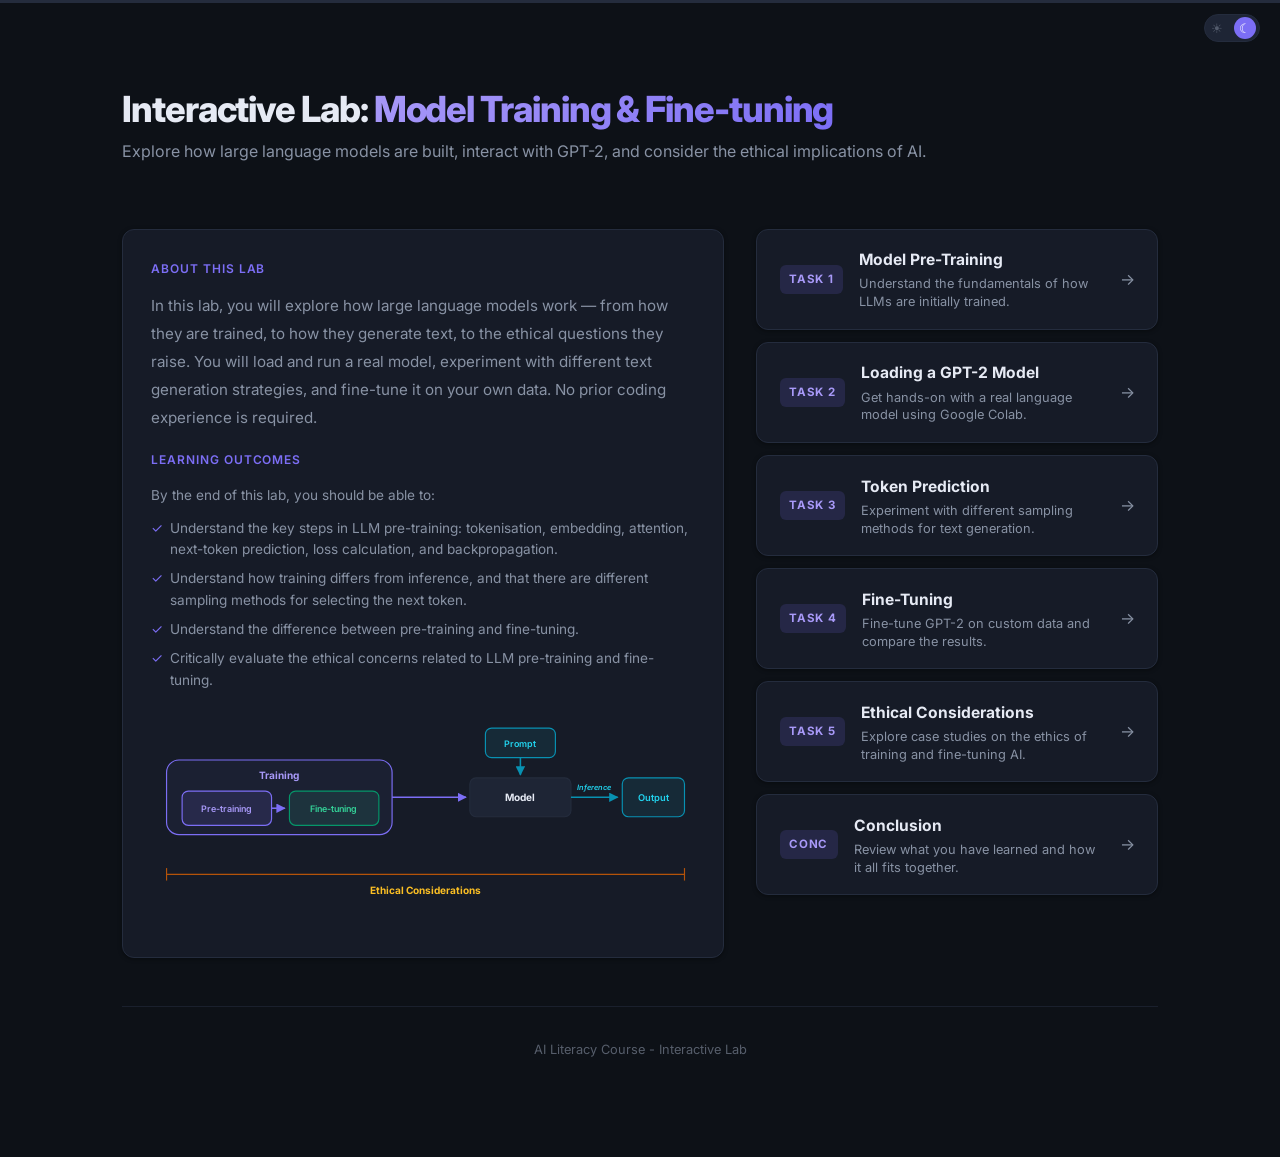
==== commit af5ac085: "Add fine-tuning examples 1-3, named entity stage, and website updates - Add Stage 2 (* replacement) " ====
--- a/index.html
+++ b/index.html
@@ -37,12 +37,71 @@
         <!-- Left: summary -->
         <div class="home-summary">
           <h3>About this Lab</h3>
-          <p>In this lab, you will get hands-on experience with a real
-            language model. You will explore how models like GPT-2 are
-            pre-trained, load and interact with one yourself, consider the
-            ethical implications of AI, experiment with different text
-            generation strategies, and fine-tune a model on your own data.
-            No prior coding experience is required.</p>
+          <p style="margin-bottom:1rem;">In this lab, you will explore how large language models work — from how they are trained, to how they generate text, to the ethical questions they raise. You will load and run a real model, experiment with different text generation strategies, and fine-tune it on your own data. No prior coding experience is required.</p>
+
+          <h3 style="margin-top:1rem;">Learning Outcomes</h3>
+          <p style="font-size:0.85rem;margin-bottom:0.6rem;">By the end of this lab, you should be able to:</p>
+          <ul style="list-style:none;padding:0;margin:0 0 1.25rem;display:flex;flex-direction:column;gap:0.45rem;">
+            <li style="font-size:0.85rem;color:var(--clr-text-muted);padding-left:1.2rem;position:relative;line-height:1.6;">
+              <span style="position:absolute;left:0;color:var(--clr-primary);">&#10003;</span>
+              Understand the key steps in LLM pre-training: tokenisation, embedding, attention, next-token prediction, loss calculation, and backpropagation.
+            </li>
+            <li style="font-size:0.85rem;color:var(--clr-text-muted);padding-left:1.2rem;position:relative;line-height:1.6;">
+              <span style="position:absolute;left:0;color:var(--clr-primary);">&#10003;</span>
+              Understand how training differs from inference, and that there are different sampling methods for selecting the next token.
+            </li>
+            <li style="font-size:0.85rem;color:var(--clr-text-muted);padding-left:1.2rem;position:relative;line-height:1.6;">
+              <span style="position:absolute;left:0;color:var(--clr-primary);">&#10003;</span>
+              Understand the difference between pre-training and fine-tuning.
+            </li>
+            <li style="font-size:0.85rem;color:var(--clr-text-muted);padding-left:1.2rem;position:relative;line-height:1.6;">
+              <span style="position:absolute;left:0;color:var(--clr-primary);">&#10003;</span>
+              Critically evaluate the ethical concerns related to LLM pre-training and fine-tuning.
+            </li>
+          </ul>
+
+          <svg viewBox="0 0 700 280" preserveAspectRatio="xMidYMid meet" xmlns="http://www.w3.org/2000/svg" style="display:block;width:100%;margin-top:0.25rem;">
+            <defs>
+              <marker id="arrowFlow" viewBox="0 0 10 10" refX="9" refY="5" markerWidth="6" markerHeight="6" orient="auto-start-reverse">
+                <path d="M 0 0 L 10 5 L 0 10 z" fill="#7c6ef5"/>
+              </marker>
+              <marker id="arrowFlowCyan" viewBox="0 0 10 10" refX="9" refY="5" markerWidth="6" markerHeight="6" orient="auto-start-reverse">
+                <path d="M 0 0 L 10 5 L 0 10 z" fill="#0891b2"/>
+              </marker>
+            </defs>
+            <!-- Training container -->
+            <rect x="20" y="63" width="290" height="96" rx="16" fill="rgba(124,110,245,0.05)" stroke="#7c6ef5" stroke-width="1.5"/>
+            <text x="165" y="88" text-anchor="middle" fill="#a899f8" font-size="13" font-weight="700" font-family="Inter, sans-serif">Training</text>
+            <!-- Pre-training -->
+            <rect x="40" y="103" width="115" height="44" rx="8" fill="rgba(124,110,245,0.12)" stroke="#7c6ef5" stroke-width="1.5"/>
+            <text x="97" y="130" text-anchor="middle" fill="#a899f8" font-size="11.5" font-weight="600" font-family="Inter, sans-serif">Pre-training</text>
+            <!-- Arrow: Pre-training → Fine-tuning -->
+            <line x1="155" y1="125" x2="172" y2="125" stroke="#7c6ef5" stroke-width="2" marker-end="url(#arrowFlow)"/>
+            <!-- Fine-tuning -->
+            <rect x="178" y="103" width="115" height="44" rx="8" fill="rgba(52,211,153,0.1)" stroke="#059669" stroke-width="1.5"/>
+            <text x="235" y="130" text-anchor="middle" fill="#34d399" font-size="11.5" font-weight="600" font-family="Inter, sans-serif">Fine-tuning</text>
+            <!-- Arrow: Training → Model -->
+            <line x1="310" y1="111" x2="405" y2="111" stroke="#7c6ef5" stroke-width="2" marker-end="url(#arrowFlow)"/>
+            <!-- Prompt -->
+            <rect x="430" y="22" width="90" height="38" rx="8" fill="rgba(34,211,238,0.08)" stroke="#0891b2" stroke-width="1.5"/>
+            <text x="475" y="46" text-anchor="middle" fill="#22d3ee" font-size="11.5" font-weight="600" font-family="Inter, sans-serif">Prompt</text>
+            <!-- Arrow: Prompt → Model -->
+            <line x1="475" y1="60" x2="475" y2="82" stroke="#0891b2" stroke-width="2" marker-end="url(#arrowFlowCyan)"/>
+            <!-- Model -->
+            <rect x="410" y="86" width="130" height="50" rx="8" fill="#1e2535" stroke="#242c3d" stroke-width="1.5"/>
+            <text x="475" y="116" text-anchor="middle" fill="#e6eaf4" font-size="13" font-weight="700" font-family="Inter, sans-serif">Model</text>
+            <!-- Arrow: Model → Output -->
+            <line x1="540" y1="111" x2="600" y2="111" stroke="#0891b2" stroke-width="2" marker-end="url(#arrowFlowCyan)"/>
+            <text x="570" y="101" text-anchor="middle" fill="#22d3ee" font-size="9.5" font-style="italic" font-weight="600" font-family="Inter, sans-serif">Inference</text>
+            <!-- Output -->
+            <rect x="606" y="86" width="80" height="50" rx="8" fill="rgba(34,211,238,0.08)" stroke="#0891b2" stroke-width="1.5"/>
+            <text x="646" y="116" text-anchor="middle" fill="#22d3ee" font-size="12" font-weight="600" font-family="Inter, sans-serif">Output</text>
+            <!-- Ethical Considerations line -->
+            <line x1="20" y1="210" x2="686" y2="210" stroke="#b45309" stroke-width="1.5"/>
+            <line x1="20" y1="202" x2="20" y2="218" stroke="#b45309" stroke-width="1.5"/>
+            <line x1="686" y1="202" x2="686" y2="218" stroke="#b45309" stroke-width="1.5"/>
+            <text x="353" y="235" text-anchor="middle" fill="#fbbf24" font-size="13" font-weight="700" font-family="Inter, sans-serif">Ethical Considerations</text>
+          </svg>
         </div>
 
         <!-- Right: stacked task list -->
@@ -68,29 +127,38 @@
           <a class="task-card" data-page="task3">
             <span class="task-badge">Task 3</span>
             <span class="task-info">
-              <span class="task-title">Ethical Considerations</span>
-              <span class="task-desc">Explore case studies on the ethics of training and fine-tuning AI.</span>
-            </span>
-            <span class="task-arrow">&rarr;</span>
-          </a>
-
-          <a class="task-card" data-page="task4">
-            <span class="task-badge">Task 4</span>
-            <span class="task-info">
               <span class="task-title">Token Prediction</span>
               <span class="task-desc">Experiment with different sampling methods for text generation.</span>
             </span>
             <span class="task-arrow">&rarr;</span>
           </a>
 
-          <a class="task-card" data-page="task5">
-            <span class="task-badge">Task 5</span>
+          <a class="task-card" data-page="task4">
+            <span class="task-badge">Task 4</span>
             <span class="task-info">
               <span class="task-title">Fine-Tuning</span>
               <span class="task-desc">Fine-tune GPT-2 on custom data and compare the results.</span>
             </span>
             <span class="task-arrow">&rarr;</span>
           </a>
+
+          <a class="task-card" data-page="task5">
+            <span class="task-badge">Task 5</span>
+            <span class="task-info">
+              <span class="task-title">Ethical Considerations</span>
+              <span class="task-desc">Explore case studies on the ethics of training and fine-tuning AI.</span>
+            </span>
+            <span class="task-arrow">&rarr;</span>
+          </a>
+
+          <a class="task-card" data-page="conclusion">
+            <span class="task-badge">CONC</span>
+            <span class="task-info">
+              <span class="task-title">Conclusion</span>
+              <span class="task-desc">Review what you have learned and how it all fits together.</span>
+            </span>
+            <span class="task-arrow">&rarr;</span>
+          </a>
         </div>
       </div>
 
@@ -105,8 +173,36 @@
         <div class="breadcrumb">Task 1 of 5</div>
         <span class="duration">~20 min</span>
         <h2>Model Pre-Training</h2>
-        <p class="task-intro">In the first task, we start with a recap on model pre-training.</p>
-      </div>
+      </div>
+
+      <div class="progress-chart-wrap">
+        <p class="progress-chart-where">We begin at the very start — learning how a language model is built through pre-training.</p>
+        <svg viewBox="0 0 700 250" preserveAspectRatio="xMidYMid meet" xmlns="http://www.w3.org/2000/svg" style="display:block;width:100%;">
+          <defs>
+            <marker id="af-t1" viewBox="0 0 10 10" refX="9" refY="5" markerWidth="6" markerHeight="6" orient="auto-start-reverse"><path d="M 0 0 L 10 5 L 0 10 z" fill="#7c6ef5"/></marker>
+            <marker id="afc-t1" viewBox="0 0 10 10" refX="9" refY="5" markerWidth="6" markerHeight="6" orient="auto-start-reverse"><path d="M 0 0 L 10 5 L 0 10 z" fill="#0891b2"/></marker>
+          </defs>
+          <!-- Training outer: active -->
+          <g opacity="1"><rect x="20" y="63" width="290" height="96" rx="16" fill="rgba(124,110,245,0.05)" stroke="#7c6ef5" stroke-width="1.5"/><text x="165" y="88" text-anchor="middle" fill="#a899f8" font-size="13" font-weight="700" font-family="Inter,sans-serif">Training</text></g>
+          <!-- Pre-training: HIGHLIGHT -->
+          <g opacity="1"><rect x="40" y="103" width="115" height="44" rx="8" fill="rgba(124,110,245,0.18)" stroke="#7c6ef5" stroke-width="2.5"/><text x="97" y="130" text-anchor="middle" fill="#a899f8" font-size="11.5" font-weight="600" font-family="Inter,sans-serif">Pre-training</text><circle cx="150" cy="100" r="6" fill="#fbbf24"/></g>
+          <!-- Pre→Fine arrow: future -->
+          <g opacity="0.15"><line x1="155" y1="125" x2="172" y2="125" stroke="#7c6ef5" stroke-width="2" marker-end="url(#af-t1)"/></g>
+          <!-- Fine-tuning: future -->
+          <g opacity="0.15"><rect x="178" y="103" width="115" height="44" rx="8" fill="rgba(52,211,153,0.1)" stroke="#059669" stroke-width="1.5"/><text x="235" y="130" text-anchor="middle" fill="#34d399" font-size="11.5" font-weight="600" font-family="Inter,sans-serif">Fine-tuning</text></g>
+          <!-- Training→Model arrow: future -->
+          <g opacity="0.15"><line x1="310" y1="111" x2="405" y2="111" stroke="#7c6ef5" stroke-width="2" marker-end="url(#af-t1)"/></g>
+          <!-- Prompt + arrow: future -->
+          <g opacity="0.15"><rect x="430" y="22" width="90" height="38" rx="8" fill="rgba(34,211,238,0.08)" stroke="#0891b2" stroke-width="1.5"/><text x="475" y="46" text-anchor="middle" fill="#22d3ee" font-size="11.5" font-weight="600" font-family="Inter,sans-serif">Prompt</text><line x1="475" y1="60" x2="475" y2="82" stroke="#0891b2" stroke-width="2" marker-end="url(#afc-t1)"/></g>
+          <!-- Model: future -->
+          <g opacity="0.15"><rect x="410" y="86" width="130" height="50" rx="8" fill="#1e2535" stroke="#242c3d" stroke-width="1.5"/><text x="475" y="116" text-anchor="middle" fill="#e6eaf4" font-size="13" font-weight="700" font-family="Inter,sans-serif">Model</text></g>
+          <!-- Inference + Output: future -->
+          <g opacity="0.15"><line x1="540" y1="111" x2="600" y2="111" stroke="#0891b2" stroke-width="2" marker-end="url(#afc-t1)"/><text x="570" y="101" text-anchor="middle" fill="#22d3ee" font-size="9.5" font-style="italic" font-weight="600" font-family="Inter,sans-serif">Inference</text><rect x="606" y="86" width="80" height="50" rx="8" fill="rgba(34,211,238,0.08)" stroke="#0891b2" stroke-width="1.5"/><text x="646" y="116" text-anchor="middle" fill="#22d3ee" font-size="12" font-weight="600" font-family="Inter,sans-serif">Output</text></g>
+          <!-- Ethical: future -->
+          <g opacity="0.15"><line x1="20" y1="210" x2="686" y2="210" stroke="#b45309" stroke-width="1.5"/><line x1="20" y1="202" x2="20" y2="218" stroke="#b45309" stroke-width="1.5"/><line x1="686" y1="202" x2="686" y2="218" stroke="#b45309" stroke-width="1.5"/><text x="353" y="235" text-anchor="middle" fill="#fbbf24" font-size="13" font-weight="700" font-family="Inter,sans-serif">Ethical Considerations</text></g>
+        </svg>
+      </div>
+
       <hr class="section-divider">
 
       <p style="margin-bottom:1.5rem;color:var(--clr-text-muted);line-height:1.8;">
@@ -353,8 +449,36 @@
         <div class="breadcrumb">Task 2 of 5</div>
         <span class="duration">~15 min</span>
         <h2>Loading a GPT-2 Model</h2>
-        <p class="task-intro">In task 2, we load in GPT2, an LLM which can be locally downloaded to your computer.</p>
-      </div>
+      </div>
+
+      <div class="progress-chart-wrap">
+        <p class="progress-chart-where">Pre-training explained how a model is built from data. We now load a real pre-trained model and run it.</p>
+        <svg viewBox="0 0 700 250" preserveAspectRatio="xMidYMid meet" xmlns="http://www.w3.org/2000/svg" style="display:block;width:100%;">
+          <defs>
+            <marker id="af-t2" viewBox="0 0 10 10" refX="9" refY="5" markerWidth="6" markerHeight="6" orient="auto-start-reverse"><path d="M 0 0 L 10 5 L 0 10 z" fill="#7c6ef5"/></marker>
+            <marker id="afc-t2" viewBox="0 0 10 10" refX="9" refY="5" markerWidth="6" markerHeight="6" orient="auto-start-reverse"><path d="M 0 0 L 10 5 L 0 10 z" fill="#0891b2"/></marker>
+          </defs>
+          <!-- Training outer: done -->
+          <g opacity="0.5"><rect x="20" y="63" width="290" height="96" rx="16" fill="rgba(124,110,245,0.05)" stroke="#7c6ef5" stroke-width="1.5"/><text x="165" y="88" text-anchor="middle" fill="#a899f8" font-size="13" font-weight="700" font-family="Inter,sans-serif">Training</text></g>
+          <!-- Pre-training: done -->
+          <g opacity="0.5"><rect x="40" y="103" width="115" height="44" rx="8" fill="rgba(124,110,245,0.12)" stroke="#7c6ef5" stroke-width="1.5"/><text x="97" y="130" text-anchor="middle" fill="#a899f8" font-size="11.5" font-weight="600" font-family="Inter,sans-serif">Pre-training</text></g>
+          <!-- Pre→Fine arrow: future -->
+          <g opacity="0.15"><line x1="155" y1="125" x2="172" y2="125" stroke="#7c6ef5" stroke-width="2" marker-end="url(#af-t2)"/></g>
+          <!-- Fine-tuning: future -->
+          <g opacity="0.15"><rect x="178" y="103" width="115" height="44" rx="8" fill="rgba(52,211,153,0.1)" stroke="#059669" stroke-width="1.5"/><text x="235" y="130" text-anchor="middle" fill="#34d399" font-size="11.5" font-weight="600" font-family="Inter,sans-serif">Fine-tuning</text></g>
+          <!-- Training→Model arrow: active -->
+          <g opacity="1"><line x1="310" y1="111" x2="405" y2="111" stroke="#7c6ef5" stroke-width="2" marker-end="url(#af-t2)"/></g>
+          <!-- Prompt + arrow: active -->
+          <g opacity="1"><rect x="430" y="22" width="90" height="38" rx="8" fill="rgba(34,211,238,0.08)" stroke="#0891b2" stroke-width="1.5"/><text x="475" y="46" text-anchor="middle" fill="#22d3ee" font-size="11.5" font-weight="600" font-family="Inter,sans-serif">Prompt</text><line x1="475" y1="60" x2="475" y2="82" stroke="#0891b2" stroke-width="2" marker-end="url(#afc-t2)"/></g>
+          <!-- Model: HIGHLIGHT -->
+          <g opacity="1"><rect x="410" y="86" width="130" height="50" rx="8" fill="#1e2535" stroke="#e6eaf4" stroke-width="2.5"/><text x="475" y="116" text-anchor="middle" fill="#e6eaf4" font-size="13" font-weight="700" font-family="Inter,sans-serif">Model</text><circle cx="537" cy="83" r="6" fill="#fbbf24"/></g>
+          <!-- Inference + Output: future -->
+          <g opacity="0.15"><line x1="540" y1="111" x2="600" y2="111" stroke="#0891b2" stroke-width="2" marker-end="url(#afc-t2)"/><text x="570" y="101" text-anchor="middle" fill="#22d3ee" font-size="9.5" font-style="italic" font-weight="600" font-family="Inter,sans-serif">Inference</text><rect x="606" y="86" width="80" height="50" rx="8" fill="rgba(34,211,238,0.08)" stroke="#0891b2" stroke-width="1.5"/><text x="646" y="116" text-anchor="middle" fill="#22d3ee" font-size="12" font-weight="600" font-family="Inter,sans-serif">Output</text></g>
+          <!-- Ethical: future -->
+          <g opacity="0.15"><line x1="20" y1="210" x2="686" y2="210" stroke="#b45309" stroke-width="1.5"/><line x1="20" y1="202" x2="20" y2="218" stroke="#b45309" stroke-width="1.5"/><line x1="686" y1="202" x2="686" y2="218" stroke="#b45309" stroke-width="1.5"/><text x="353" y="235" text-anchor="middle" fill="#fbbf24" font-size="13" font-weight="700" font-family="Inter,sans-serif">Ethical Considerations</text></g>
+        </svg>
+      </div>
+
       <hr class="section-divider">
 
       <p style="margin-bottom:1.5rem;color:var(--clr-text-muted);line-height:1.8;">
@@ -419,21 +543,48 @@
         </button>
         <button class="nav-btn nav-home-btn" data-nav="home">Home</button>
         <button class="nav-btn primary" data-nav="task3">
-          Task 3: Ethics <span class="arrow">&rarr;</span>
+          Task 3: Token Prediction <span class="arrow">&rarr;</span>
         </button>
       </nav>
     </section>
 
-    <!-- ==================== TASK 3 ==================== -->
-    <section id="task3" class="page">
+    <!-- ==================== TASK 5 ==================== -->
+    <section id="task5" class="page">
       <div class="task-header">
-        <div class="breadcrumb">Task 3 of 5</div>
+        <div class="breadcrumb">Task 5 of 5</div>
         <span class="duration">~25 min</span>
         <h2>Ethical Considerations</h2>
-        <p class="task-intro">Building and using AI systems raises many ethical questions that go well beyond the technology itself, from
-          environmental costs and labour exploitation to copyright disputes and safety risks. As a group, <b>choose one of the four case studies below</b>,
-          read through the material, and then discuss the questions at the bottom of the page.</p>
-      </div>
+      </div>
+
+      <!-- Progress flowchart: Task 5 -->
+      <div class="progress-chart-wrap">
+        <p class="progress-chart-where">We have completed pre-training, inference, and fine-tuning. We now turn to the ethical considerations that surround the development and use of AI systems.</p>
+        <svg viewBox="0 0 700 250" preserveAspectRatio="xMidYMid meet" xmlns="http://www.w3.org/2000/svg" style="display:block;width:100%;">
+          <defs>
+            <marker id="af-t5" viewBox="0 0 10 10" refX="9" refY="5" markerWidth="6" markerHeight="6" orient="auto-start-reverse"><path d="M 0 0 L 10 5 L 0 10 z" fill="#7c6ef5"/></marker>
+            <marker id="afc-t5" viewBox="0 0 10 10" refX="9" refY="5" markerWidth="6" markerHeight="6" orient="auto-start-reverse"><path d="M 0 0 L 10 5 L 0 10 z" fill="#0891b2"/></marker>
+          </defs>
+          <!-- Training outer: done -->
+          <g opacity="0.5"><rect x="20" y="63" width="290" height="96" rx="16" fill="rgba(124,110,245,0.05)" stroke="#7c6ef5" stroke-width="1.5"/><text x="165" y="88" text-anchor="middle" fill="#a899f8" font-size="13" font-weight="700" font-family="Inter,sans-serif">Training</text></g>
+          <!-- Pre-training: done -->
+          <g opacity="0.5"><rect x="40" y="103" width="115" height="44" rx="8" fill="rgba(124,110,245,0.12)" stroke="#7c6ef5" stroke-width="1.5"/><text x="97" y="130" text-anchor="middle" fill="#a899f8" font-size="11.5" font-weight="600" font-family="Inter,sans-serif">Pre-training</text></g>
+          <!-- Pre→Fine arrow: done -->
+          <g opacity="0.5"><line x1="155" y1="125" x2="172" y2="125" stroke="#7c6ef5" stroke-width="2" marker-end="url(#af-t5)"/></g>
+          <!-- Fine-tuning: done -->
+          <g opacity="0.5"><rect x="178" y="103" width="115" height="44" rx="8" fill="rgba(52,211,153,0.18)" stroke="#059669" stroke-width="1.5"/><text x="235" y="130" text-anchor="middle" fill="#34d399" font-size="11.5" font-weight="600" font-family="Inter,sans-serif">Fine-tuning</text></g>
+          <!-- Training→Model arrow: done -->
+          <g opacity="0.5"><line x1="310" y1="111" x2="405" y2="111" stroke="#7c6ef5" stroke-width="2" marker-end="url(#af-t5)"/></g>
+          <!-- Prompt + arrow: done -->
+          <g opacity="0.5"><rect x="430" y="22" width="90" height="38" rx="8" fill="rgba(34,211,238,0.08)" stroke="#0891b2" stroke-width="1.5"/><text x="475" y="46" text-anchor="middle" fill="#22d3ee" font-size="11.5" font-weight="600" font-family="Inter,sans-serif">Prompt</text><line x1="475" y1="60" x2="475" y2="82" stroke="#0891b2" stroke-width="2" marker-end="url(#afc-t5)"/></g>
+          <!-- Model: done -->
+          <g opacity="0.5"><rect x="410" y="86" width="130" height="50" rx="8" fill="#1e2535" stroke="#242c3d" stroke-width="1.5"/><text x="475" y="116" text-anchor="middle" fill="#e6eaf4" font-size="13" font-weight="700" font-family="Inter,sans-serif">Model</text></g>
+          <!-- Inference + Output: done -->
+          <g opacity="0.5"><line x1="540" y1="111" x2="600" y2="111" stroke="#0891b2" stroke-width="2" marker-end="url(#afc-t5)"/><text x="570" y="101" text-anchor="middle" fill="#22d3ee" font-size="9.5" font-style="italic" font-weight="600" font-family="Inter,sans-serif">Inference</text><rect x="606" y="86" width="80" height="50" rx="8" fill="rgba(34,211,238,0.08)" stroke="#0891b2" stroke-width="1.5"/><text x="646" y="116" text-anchor="middle" fill="#22d3ee" font-size="12" font-weight="600" font-family="Inter,sans-serif">Output</text></g>
+          <!-- Ethical: HIGHLIGHT -->
+          <g opacity="1"><line x1="20" y1="210" x2="686" y2="210" stroke="#b45309" stroke-width="2.5"/><line x1="20" y1="202" x2="20" y2="218" stroke="#b45309" stroke-width="2.5"/><line x1="686" y1="202" x2="686" y2="218" stroke="#b45309" stroke-width="2.5"/><text x="353" y="235" text-anchor="middle" fill="#fbbf24" font-size="13" font-weight="700" font-family="Inter,sans-serif">Ethical Considerations</text><circle cx="353" cy="207" r="6" fill="#fbbf24"/></g>
+        </svg>
+      </div>
+
       <hr class="section-divider">
 
       <!-- ===== CASE STUDY BUTTONS (row) ===== -->
@@ -556,7 +707,7 @@
 
       <div class="case-study-body" id="case4">
         <h3>The Issue</h3>
-        <p>Later in the lab (in Task 5) you will fine-tune a model yourself.
+        <p>Later in the lab (in Task 4) you will fine-tune a model yourself.
           Fine-tuning is a powerful technique, but it can also be dangerous. AI
           developers spend significant effort aligning their models to behave safely
           and ethically. However, once a model is publicly released, anyone can
@@ -638,24 +789,52 @@
       </div>
 
       <nav class="page-nav">
-        <button class="nav-btn" data-nav="task2">
-          <span class="arrow">&larr;</span> Task 2
+        <button class="nav-btn" data-nav="task4">
+          <span class="arrow">&larr;</span> Task 4
         </button>
         <button class="nav-btn nav-home-btn" data-nav="home">Home</button>
-        <button class="nav-btn primary" data-nav="task4">
-          Task 4: Token Prediction <span class="arrow">&rarr;</span>
+        <button class="nav-btn primary" data-nav="conclusion">
+          Conclusion <span class="arrow">&rarr;</span>
         </button>
       </nav>
     </section>
 
-    <!-- ==================== TASK 4 ==================== -->
-    <section id="task4" class="page">
+    <!-- ==================== TASK 3 ==================== -->
+    <section id="task3" class="page">
       <div class="task-header">
-        <div class="breadcrumb">Task 4 of 5</div>
+        <div class="breadcrumb">Task 3 of 5</div>
         <span class="duration">~20 min</span>
         <h2>Token Prediction</h2>
-        <p class="task-intro">In task 4, we unpack how an LLM decides which token to output next.</p>
-      </div>
+      </div>
+
+      <div class="progress-chart-wrap">
+        <p class="progress-chart-where">The model is loaded and running. We now look more closely at how it selects the next token — the inference step.</p>
+        <svg viewBox="0 0 700 250" preserveAspectRatio="xMidYMid meet" xmlns="http://www.w3.org/2000/svg" style="display:block;width:100%;">
+          <defs>
+            <marker id="af-t3" viewBox="0 0 10 10" refX="9" refY="5" markerWidth="6" markerHeight="6" orient="auto-start-reverse"><path d="M 0 0 L 10 5 L 0 10 z" fill="#7c6ef5"/></marker>
+            <marker id="afc-t3" viewBox="0 0 10 10" refX="9" refY="5" markerWidth="6" markerHeight="6" orient="auto-start-reverse"><path d="M 0 0 L 10 5 L 0 10 z" fill="#0891b2"/></marker>
+          </defs>
+          <!-- Training outer: done -->
+          <g opacity="0.5"><rect x="20" y="63" width="290" height="96" rx="16" fill="rgba(124,110,245,0.05)" stroke="#7c6ef5" stroke-width="1.5"/><text x="165" y="88" text-anchor="middle" fill="#a899f8" font-size="13" font-weight="700" font-family="Inter,sans-serif">Training</text></g>
+          <!-- Pre-training: done -->
+          <g opacity="0.5"><rect x="40" y="103" width="115" height="44" rx="8" fill="rgba(124,110,245,0.12)" stroke="#7c6ef5" stroke-width="1.5"/><text x="97" y="130" text-anchor="middle" fill="#a899f8" font-size="11.5" font-weight="600" font-family="Inter,sans-serif">Pre-training</text></g>
+          <!-- Pre→Fine arrow: future -->
+          <g opacity="0.15"><line x1="155" y1="125" x2="172" y2="125" stroke="#7c6ef5" stroke-width="2" marker-end="url(#af-t3)"/></g>
+          <!-- Fine-tuning: future -->
+          <g opacity="0.15"><rect x="178" y="103" width="115" height="44" rx="8" fill="rgba(52,211,153,0.1)" stroke="#059669" stroke-width="1.5"/><text x="235" y="130" text-anchor="middle" fill="#34d399" font-size="11.5" font-weight="600" font-family="Inter,sans-serif">Fine-tuning</text></g>
+          <!-- Training→Model arrow: done -->
+          <g opacity="0.5"><line x1="310" y1="111" x2="405" y2="111" stroke="#7c6ef5" stroke-width="2" marker-end="url(#af-t3)"/></g>
+          <!-- Prompt + arrow: done -->
+          <g opacity="0.5"><rect x="430" y="22" width="90" height="38" rx="8" fill="rgba(34,211,238,0.08)" stroke="#0891b2" stroke-width="1.5"/><text x="475" y="46" text-anchor="middle" fill="#22d3ee" font-size="11.5" font-weight="600" font-family="Inter,sans-serif">Prompt</text><line x1="475" y1="60" x2="475" y2="82" stroke="#0891b2" stroke-width="2" marker-end="url(#afc-t3)"/></g>
+          <!-- Model: done -->
+          <g opacity="0.5"><rect x="410" y="86" width="130" height="50" rx="8" fill="#1e2535" stroke="#242c3d" stroke-width="1.5"/><text x="475" y="116" text-anchor="middle" fill="#e6eaf4" font-size="13" font-weight="700" font-family="Inter,sans-serif">Model</text></g>
+          <!-- Inference + Output: HIGHLIGHT -->
+          <g opacity="1"><line x1="540" y1="111" x2="600" y2="111" stroke="#0891b2" stroke-width="2.5" marker-end="url(#afc-t3)"/><text x="570" y="101" text-anchor="middle" fill="#22d3ee" font-size="9.5" font-style="italic" font-weight="600" font-family="Inter,sans-serif">Inference</text><rect x="606" y="86" width="80" height="50" rx="8" fill="rgba(34,211,238,0.15)" stroke="#0891b2" stroke-width="2.5"/><text x="646" y="116" text-anchor="middle" fill="#22d3ee" font-size="12" font-weight="600" font-family="Inter,sans-serif">Output</text><circle cx="683" cy="83" r="6" fill="#fbbf24"/></g>
+          <!-- Ethical: future -->
+          <g opacity="0.15"><line x1="20" y1="210" x2="686" y2="210" stroke="#b45309" stroke-width="1.5"/><line x1="20" y1="202" x2="20" y2="218" stroke="#b45309" stroke-width="1.5"/><line x1="686" y1="202" x2="686" y2="218" stroke="#b45309" stroke-width="1.5"/><text x="353" y="235" text-anchor="middle" fill="#fbbf24" font-size="13" font-weight="700" font-family="Inter,sans-serif">Ethical Considerations</text></g>
+        </svg>
+      </div>
+
       <hr class="section-divider">
 
       <p style="margin-bottom:1.5rem;color:var(--clr-text-muted);line-height:1.8;">
@@ -728,7 +907,7 @@
         <div class="callout-title"><span class="icon">&#128187;</span> On Your Device</div>
         <ol>
           <li>Open your notebook in Google Colab and navigate to the
-            <strong>Task 4</strong> section.</li>
+            <strong>Task 3</strong> section.</li>
           <li>You will see a single code cell that runs the same prompt
             through four different sampling methods: <strong>Greedy</strong>,
             <strong>5-Beam</strong>, <strong>Contrastive Search</strong>,
@@ -745,18 +924,18 @@
           <li>Run the cell and compare how the four outputs differ, even
             when using the exact same prompt. Re-run it each time you change
             the prompt.</li>
+        </ol>
+      </div>
+
+      <div class="callout discussion">
+        <div class="callout-title"><span class="icon">&#128172;</span> Group Discussion</div>
+        <ol>
           <li>As a group, create a table with five columns:
             <strong>Prompt</strong>, <strong>Greedy Output</strong>,
             <strong>5-Beam Output</strong>,
             <strong>Contrastive Search Output</strong>, and
             <strong>Random Sampler Output</strong>. Try at least 5 different
             prompts, fill in the table, and compare the results.</li>
-        </ol>
-      </div>
-
-      <div class="callout discussion">
-        <div class="callout-title"><span class="icon">&#128172;</span> Group Discussion</div>
-        <ol>
           <li>Which of the four sampling methods consistently produced the
             most coherent and useful responses? Were there prompts where a
             different method performed better?</li>
@@ -768,24 +947,52 @@
       </div>
 
       <nav class="page-nav">
-        <button class="nav-btn" data-nav="task3">
-          <span class="arrow">&larr;</span> Task 3
+        <button class="nav-btn" data-nav="task2">
+          <span class="arrow">&larr;</span> Task 2
         </button>
         <button class="nav-btn nav-home-btn" data-nav="home">Home</button>
-        <button class="nav-btn primary" data-nav="task5">
-          Task 5: Fine-Tuning <span class="arrow">&rarr;</span>
+        <button class="nav-btn primary" data-nav="task4">
+          Task 4: Fine-Tuning <span class="arrow">&rarr;</span>
         </button>
       </nav>
     </section>
 
-    <!-- ==================== TASK 5 ==================== -->
-    <section id="task5" class="page">
+    <!-- ==================== TASK 4 ==================== -->
+    <section id="task4" class="page">
       <div class="task-header">
-        <div class="breadcrumb">Task 5 of 5</div>
+        <div class="breadcrumb">Task 4 of 5</div>
         <span class="duration">~25 min</span>
         <h2>Fine-Tuning</h2>
-        <p class="task-intro">In task 5, we fine-tune GPT-2 on new data to change its behaviour.</p>
-      </div>
+      </div>
+
+      <div class="progress-chart-wrap">
+        <p class="progress-chart-where">We have explored pre-training and inference. We now return to training to look at fine-tuning — adapting a model to new data.</p>
+        <svg viewBox="0 0 700 250" preserveAspectRatio="xMidYMid meet" xmlns="http://www.w3.org/2000/svg" style="display:block;width:100%;">
+          <defs>
+            <marker id="af-t4" viewBox="0 0 10 10" refX="9" refY="5" markerWidth="6" markerHeight="6" orient="auto-start-reverse"><path d="M 0 0 L 10 5 L 0 10 z" fill="#7c6ef5"/></marker>
+            <marker id="afc-t4" viewBox="0 0 10 10" refX="9" refY="5" markerWidth="6" markerHeight="6" orient="auto-start-reverse"><path d="M 0 0 L 10 5 L 0 10 z" fill="#0891b2"/></marker>
+          </defs>
+          <!-- Training outer: active (contains highlight) -->
+          <g opacity="1"><rect x="20" y="63" width="290" height="96" rx="16" fill="rgba(124,110,245,0.05)" stroke="#7c6ef5" stroke-width="1.5"/><text x="165" y="88" text-anchor="middle" fill="#a899f8" font-size="13" font-weight="700" font-family="Inter,sans-serif">Training</text></g>
+          <!-- Pre-training: done -->
+          <g opacity="0.5"><rect x="40" y="103" width="115" height="44" rx="8" fill="rgba(124,110,245,0.12)" stroke="#7c6ef5" stroke-width="1.5"/><text x="97" y="130" text-anchor="middle" fill="#a899f8" font-size="11.5" font-weight="600" font-family="Inter,sans-serif">Pre-training</text></g>
+          <!-- Pre→Fine arrow: active -->
+          <g opacity="1"><line x1="155" y1="125" x2="172" y2="125" stroke="#7c6ef5" stroke-width="2" marker-end="url(#af-t4)"/></g>
+          <!-- Fine-tuning: HIGHLIGHT -->
+          <g opacity="1"><rect x="178" y="103" width="115" height="44" rx="8" fill="rgba(52,211,153,0.18)" stroke="#059669" stroke-width="2.5"/><text x="235" y="130" text-anchor="middle" fill="#34d399" font-size="11.5" font-weight="600" font-family="Inter,sans-serif">Fine-tuning</text><circle cx="290" cy="100" r="6" fill="#fbbf24"/></g>
+          <!-- Training→Model arrow: done -->
+          <g opacity="0.5"><line x1="310" y1="111" x2="405" y2="111" stroke="#7c6ef5" stroke-width="2" marker-end="url(#af-t4)"/></g>
+          <!-- Prompt + arrow: done -->
+          <g opacity="0.5"><rect x="430" y="22" width="90" height="38" rx="8" fill="rgba(34,211,238,0.08)" stroke="#0891b2" stroke-width="1.5"/><text x="475" y="46" text-anchor="middle" fill="#22d3ee" font-size="11.5" font-weight="600" font-family="Inter,sans-serif">Prompt</text><line x1="475" y1="60" x2="475" y2="82" stroke="#0891b2" stroke-width="2" marker-end="url(#afc-t4)"/></g>
+          <!-- Model: done -->
+          <g opacity="0.5"><rect x="410" y="86" width="130" height="50" rx="8" fill="#1e2535" stroke="#242c3d" stroke-width="1.5"/><text x="475" y="116" text-anchor="middle" fill="#e6eaf4" font-size="13" font-weight="700" font-family="Inter,sans-serif">Model</text></g>
+          <!-- Inference + Output: done -->
+          <g opacity="0.5"><line x1="540" y1="111" x2="600" y2="111" stroke="#0891b2" stroke-width="2" marker-end="url(#afc-t4)"/><text x="570" y="101" text-anchor="middle" fill="#22d3ee" font-size="9.5" font-style="italic" font-weight="600" font-family="Inter,sans-serif">Inference</text><rect x="606" y="86" width="80" height="50" rx="8" fill="rgba(34,211,238,0.08)" stroke="#0891b2" stroke-width="1.5"/><text x="646" y="116" text-anchor="middle" fill="#22d3ee" font-size="12" font-weight="600" font-family="Inter,sans-serif">Output</text></g>
+          <!-- Ethical: future -->
+          <g opacity="0.15"><line x1="20" y1="210" x2="686" y2="210" stroke="#b45309" stroke-width="1.5"/><line x1="20" y1="202" x2="20" y2="218" stroke="#b45309" stroke-width="1.5"/><line x1="686" y1="202" x2="686" y2="218" stroke="#b45309" stroke-width="1.5"/><text x="353" y="235" text-anchor="middle" fill="#fbbf24" font-size="13" font-weight="700" font-family="Inter,sans-serif">Ethical Considerations</text></g>
+        </svg>
+      </div>
+
       <hr class="section-divider">
 
       <p style="margin-bottom:1.5rem;color:var(--clr-text-muted);line-height:1.8;">
@@ -926,21 +1133,21 @@
 
       <div class="callout device">
         <div class="callout-title"><span class="icon">&#128187;</span> On Your Device</div>
-        <p style="margin-bottom:0.75rem;font-size:0.9rem;color:var(--clr-text-muted);">Open your notebook and navigate to the <strong>Task 5</strong>
-          section. There are two stages:</p>
-        <p style="margin:0.5rem 0 0.25rem;font-size:0.875rem;font-weight:700;color:var(--clr-text);">Stage 1: Fine-tune on a built-in dataset</p>
+        <p style="margin-bottom:0.75rem;font-size:0.9rem;color:var(--clr-text-muted);">Open your notebook and navigate to the <strong>Task 4</strong>
+          section. Work through Examples 1–3 in order, then complete Your Own Example as a group.</p>
+        <p style="margin:0.5rem 0 0.25rem;font-size:0.875rem;font-weight:700;color:var(--clr-text);">Examples 1–3: Built-in fine-tuning examples</p>
         <ol>
-          <li>Run the code cells in Stage 1. This will fine-tune GPT-2 on a pre-loaded dataset of cooking recipes.</li>
-          <li>Once fine-tuning is complete, use the comparison cell to generate text. It will show you the output from both the <strong>pre-trained</strong> and <strong>fine-tuned</strong> model side by side for the same prompt, so you can see how fine-tuning has changed the model's behaviour. What differences do you notice?</li>
+          <li>Run the code cells for each example in order. Each one fine-tunes a fresh copy of GPT-2 on a different dataset: cooking recipes, full stop replacement, and named entity counting.</li>
+          <li>After each example, run the comparison cell. It shows output from both the <strong>pre-trained</strong> and <strong>fine-tuned</strong> model side by side. Try a few different prompts and note what has changed.</li>
+          <li>Read the <strong>Key Takeaway</strong> at the end of each example before moving on.</li>
         </ol>
-        <p style="margin:1rem 0 0.25rem;font-size:0.875rem;font-weight:700;color:var(--clr-text);">Stage 2: Fine-tune on your own data</p>
+        <p style="margin:1rem 0 0.25rem;font-size:0.875rem;font-weight:700;color:var(--clr-text);">Your Own Example</p>
         <ol>
-          <li>Scroll to Stage 2 in the notebook. You will see a Python list where you can type your own training sentences:
+          <li>Scroll to the Your Own Example section in the notebook. You will see a Python list where you can type your own training sentences:
             <code style="display:block;margin:0.5rem 0;background:var(--clr-surface-2);padding:0.6rem 0.8rem;border-radius:6px;font-size:0.82em;line-height:1.6;">my_data = [<br>&nbsp;&nbsp;"Your first sentence here",<br>&nbsp;&nbsp;"Your second sentence here",<br>&nbsp;&nbsp;"Your third sentence here",<br>&nbsp;&nbsp;# add more...<br>]</code>
           </li>
-          <li>As a group, come up with your sentences together. They need to share something in common - a topic, a style, or a pattern - so the model
-            can learn from them. For example, all sentences about sports, or all written like a fairy tale.</li>
-          <li>Aim for at least <strong>20-30 sentences</strong> as a group for the model to pick up on the pattern. More is better.</li>
+          <li>As a group, come up with your sentences together. They need to share something in common — a topic, a style, or a pattern — so the model can learn from them. For example, all sentences about sports, or all written like a fairy tale.</li>
+          <li>Aim for at least <strong>20–30 sentences</strong> as a group. More is better.</li>
           <li>Run the fine-tuning cell, then generate text and see how the model's output has changed.</li>
         </ol>
       </div>
@@ -964,8 +1171,127 @@
       </p>
 
       <nav class="page-nav">
-        <button class="nav-btn" data-nav="task4">
-          <span class="arrow">&larr;</span> Task 4
+        <button class="nav-btn" data-nav="task3">
+          <span class="arrow">&larr;</span> Task 3
+        </button>
+        <button class="nav-btn nav-home-btn" data-nav="home">Home</button>
+        <button class="nav-btn primary" data-nav="task5">
+          Task 5: Ethics <span class="arrow">&rarr;</span>
+        </button>
+      </nav>
+    </section>
+
+    <!-- ============================================================ -->
+    <!--  CONCLUSION PAGE                                             -->
+    <!-- ============================================================ -->
+    <section id="conclusion" class="page">
+      <div class="task-header">
+        <span class="breadcrumb">Conclusion</span>
+        <h2>What We Covered</h2>
+      </div>
+
+      <hr class="section-divider">
+
+      <!-- Completed flowchart -->
+      <svg viewBox="0 0 700 250" preserveAspectRatio="xMidYMid meet" xmlns="http://www.w3.org/2000/svg" style="display:block;width:100%;max-width:700px;margin:0 auto 2rem;">
+        <defs>
+          <marker id="af-conc" viewBox="0 0 10 10" refX="9" refY="5" markerWidth="6" markerHeight="6" orient="auto-start-reverse"><path d="M 0 0 L 10 5 L 0 10 z" fill="#7c6ef5"/></marker>
+          <marker id="afc-conc" viewBox="0 0 10 10" refX="9" refY="5" markerWidth="6" markerHeight="6" orient="auto-start-reverse"><path d="M 0 0 L 10 5 L 0 10 z" fill="#0891b2"/></marker>
+        </defs>
+        <!-- Training container -->
+        <rect x="20" y="63" width="290" height="96" rx="16" fill="rgba(124,110,245,0.05)" stroke="#7c6ef5" stroke-width="1.5"/>
+        <text x="165" y="88" text-anchor="middle" fill="#a899f8" font-size="13" font-weight="700" font-family="Inter,sans-serif">Training</text>
+        <!-- Pre-training -->
+        <rect x="40" y="103" width="115" height="44" rx="8" fill="rgba(124,110,245,0.12)" stroke="#7c6ef5" stroke-width="1.5"/>
+        <text x="97" y="130" text-anchor="middle" fill="#a899f8" font-size="11.5" font-weight="600" font-family="Inter,sans-serif">Pre-training</text>
+        <!-- Arrow Pre→Fine -->
+        <line x1="155" y1="125" x2="172" y2="125" stroke="#7c6ef5" stroke-width="2" marker-end="url(#af-conc)"/>
+        <!-- Fine-tuning -->
+        <rect x="178" y="103" width="115" height="44" rx="8" fill="rgba(52,211,153,0.18)" stroke="#059669" stroke-width="1.5"/>
+        <text x="235" y="130" text-anchor="middle" fill="#34d399" font-size="11.5" font-weight="600" font-family="Inter,sans-serif">Fine-tuning</text>
+        <!-- Arrow Training→Model -->
+        <line x1="310" y1="111" x2="405" y2="111" stroke="#7c6ef5" stroke-width="2" marker-end="url(#af-conc)"/>
+        <!-- Prompt -->
+        <rect x="430" y="22" width="90" height="38" rx="8" fill="rgba(34,211,238,0.08)" stroke="#0891b2" stroke-width="1.5"/>
+        <text x="475" y="46" text-anchor="middle" fill="#22d3ee" font-size="11.5" font-weight="600" font-family="Inter,sans-serif">Prompt</text>
+        <!-- Arrow Prompt→Model -->
+        <line x1="475" y1="60" x2="475" y2="82" stroke="#0891b2" stroke-width="2" marker-end="url(#afc-conc)"/>
+        <!-- Model -->
+        <rect x="410" y="86" width="130" height="50" rx="8" fill="#1e2535" stroke="#242c3d" stroke-width="1.5"/>
+        <text x="475" y="116" text-anchor="middle" fill="#e6eaf4" font-size="13" font-weight="700" font-family="Inter,sans-serif">Model</text>
+        <!-- Arrow Model→Output + Inference label -->
+        <line x1="540" y1="111" x2="600" y2="111" stroke="#0891b2" stroke-width="2" marker-end="url(#afc-conc)"/>
+        <text x="570" y="101" text-anchor="middle" fill="#22d3ee" font-size="9.5" font-style="italic" font-weight="600" font-family="Inter,sans-serif">Inference</text>
+        <!-- Output -->
+        <rect x="606" y="86" width="80" height="50" rx="8" fill="rgba(34,211,238,0.08)" stroke="#0891b2" stroke-width="1.5"/>
+        <text x="646" y="116" text-anchor="middle" fill="#22d3ee" font-size="12" font-weight="600" font-family="Inter,sans-serif">Output</text>
+        <!-- Ethical Considerations -->
+        <line x1="20" y1="210" x2="686" y2="210" stroke="#b45309" stroke-width="1.5"/>
+        <line x1="20" y1="202" x2="20" y2="218" stroke="#b45309" stroke-width="1.5"/>
+        <line x1="686" y1="202" x2="686" y2="218" stroke="#b45309" stroke-width="1.5"/>
+        <text x="353" y="235" text-anchor="middle" fill="#fbbf24" font-size="13" font-weight="700" font-family="Inter,sans-serif">Ethical Considerations</text>
+      </svg>
+
+      <!-- Learning outcomes recap -->
+      <h3 style="margin-bottom:0.75rem;">Learning Outcomes</h3>
+      <p style="font-size:0.9rem;color:var(--clr-text-muted);margin-bottom:0.75rem;">By completing this lab, you should now be able to:</p>
+      <ul style="list-style:none;padding:0;margin:0 0 2rem;display:flex;flex-direction:column;gap:0.5rem;">
+        <li style="font-size:0.9rem;color:var(--clr-text-muted);padding-left:1.4rem;position:relative;line-height:1.6;">
+          <span style="position:absolute;left:0;color:var(--clr-primary);">&#10003;</span>
+          Understand the key steps in LLM pre-training: tokenisation, embedding, attention, next-token prediction, loss calculation, and backpropagation.
+        </li>
+        <li style="font-size:0.9rem;color:var(--clr-text-muted);padding-left:1.4rem;position:relative;line-height:1.6;">
+          <span style="position:absolute;left:0;color:var(--clr-primary);">&#10003;</span>
+          Understand how training differs from inference, and that there are different sampling methods for selecting the next token at inference time.
+        </li>
+        <li style="font-size:0.9rem;color:var(--clr-text-muted);padding-left:1.4rem;position:relative;line-height:1.6;">
+          <span style="position:absolute;left:0;color:var(--clr-primary);">&#10003;</span>
+          Understand the difference between pre-training and fine-tuning.
+        </li>
+        <li style="font-size:0.9rem;color:var(--clr-text-muted);padding-left:1.4rem;position:relative;line-height:1.6;">
+          <span style="position:absolute;left:0;color:var(--clr-primary);">&#10003;</span>
+          Critically evaluate the ethical concerns related to LLM pre-training and fine-tuning.
+        </li>
+      </ul>
+
+      <!-- Task ↔ Learning outcome table -->
+      <h3 style="margin-bottom:0.75rem;">Tasks &amp; Learning Outcomes</h3>
+      <div style="overflow-x:auto;">
+        <table style="width:100%;border-collapse:collapse;font-size:0.88rem;">
+          <thead>
+            <tr style="border-bottom:2px solid var(--clr-border);">
+              <th style="text-align:left;padding:0.6rem 0.75rem;color:var(--clr-text);font-weight:700;white-space:nowrap;">Task</th>
+              <th style="text-align:left;padding:0.6rem 0.75rem;color:var(--clr-text);font-weight:700;">Learning Outcome(s) Addressed</th>
+            </tr>
+          </thead>
+          <tbody>
+            <tr style="border-bottom:1px solid var(--clr-border);">
+              <td style="padding:0.65rem 0.75rem;color:var(--clr-accent);font-weight:600;white-space:nowrap;">Task 1 &mdash; Model Pre-Training</td>
+              <td style="padding:0.65rem 0.75rem;color:var(--clr-text-muted);line-height:1.6;">Understand the key steps in LLM pre-training: tokenisation, embedding, attention, next-token prediction, loss calculation, and backpropagation.</td>
+            </tr>
+            <tr style="border-bottom:1px solid var(--clr-border);background:rgba(124,110,245,0.03);">
+              <td style="padding:0.65rem 0.75rem;color:var(--clr-accent);font-weight:600;white-space:nowrap;">Task 2 &mdash; Loading GPT-2</td>
+              <td style="padding:0.65rem 0.75rem;color:var(--clr-text-muted);line-height:1.6;">Understand how training differs from inference — loading and running a pre-trained model demonstrates the inference process in practice.</td>
+            </tr>
+            <tr style="border-bottom:1px solid var(--clr-border);">
+              <td style="padding:0.65rem 0.75rem;color:var(--clr-accent);font-weight:600;white-space:nowrap;">Task 3 &mdash; Token Prediction</td>
+              <td style="padding:0.65rem 0.75rem;color:var(--clr-text-muted);line-height:1.6;">Understand how training differs from inference, and that there are different sampling methods for selecting the next token at inference time.</td>
+            </tr>
+            <tr style="border-bottom:1px solid var(--clr-border);background:rgba(124,110,245,0.03);">
+              <td style="padding:0.65rem 0.75rem;color:var(--clr-accent);font-weight:600;white-space:nowrap;">Task 4 &mdash; Fine-Tuning</td>
+              <td style="padding:0.65rem 0.75rem;color:var(--clr-text-muted);line-height:1.6;">Understand the difference between pre-training and fine-tuning.</td>
+            </tr>
+            <tr style="border-bottom:1px solid var(--clr-border);">
+              <td style="padding:0.65rem 0.75rem;color:var(--clr-accent);font-weight:600;white-space:nowrap;">Task 5 &mdash; Ethical Considerations</td>
+              <td style="padding:0.65rem 0.75rem;color:var(--clr-text-muted);line-height:1.6;">Critically evaluate the ethical concerns related to LLM pre-training and fine-tuning.</td>
+            </tr>
+          </tbody>
+        </table>
+      </div>
+
+      <nav class="page-nav" style="margin-top:2rem;">
+        <button class="nav-btn" data-nav="task5">
+          <span class="arrow">&larr;</span> Task 5
         </button>
         <button class="nav-btn nav-home-btn" data-nav="home">Home</button>
       </nav>
@@ -973,7 +1299,7 @@
 
   </main>
 
-  <script src="script.js"></script>
+  <script src="script.js?v=2"></script>
 </body>
 </html>
 
